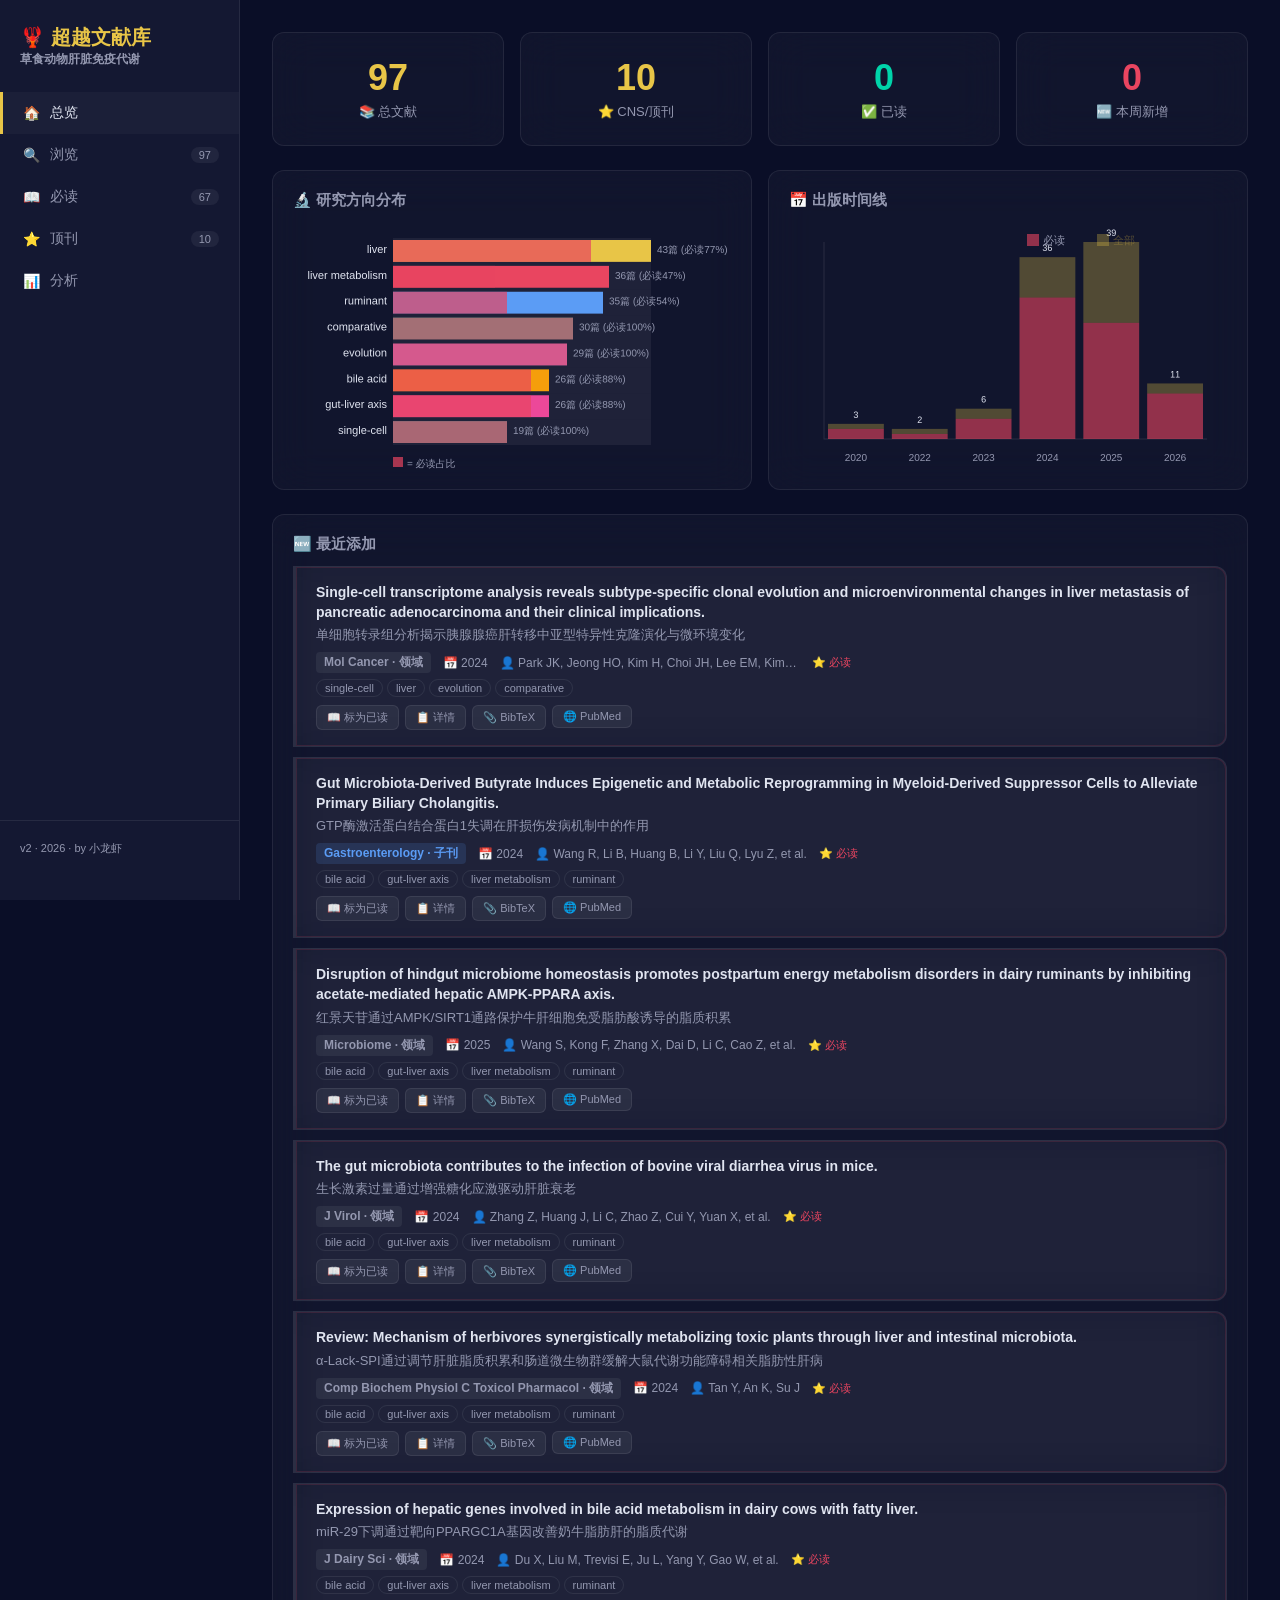
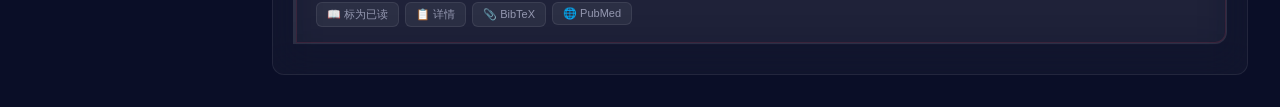
==== index.html @ b60f93ea "fix: 图表不重叠 - 气泡图改横向柱状图 + 雷达图防溢出" ====
<!DOCTYPE html>
<html lang="zh-CN">
<head>
<meta charset="UTF-8">
<meta name="viewport" content="width=device-width, initial-scale=1.0">
<title>超越文献库 v2 · 草食动物肝脏免疫代谢</title>
<style>
  :root {
    --bg: #0a0e27; --bg2: #141832; --surface: rgba(255,255,255,0.03);
    --surface2: rgba(255,255,255,0.06); --border: rgba(255,255,255,0.08);
    --text: #e0e4f0; --text2: #9498b0; --gold: #e8c547; --coral: #e94560;
    --cyan: #00d4aa; --blue: #5b9cf5; --purple: #a78bfa;
    --sidebar: 240px; --radius: 12px;
  }
  * { margin:0; padding:0; box-sizing:border-box; }
  body { font-family: 'Inter','Noto Sans SC',sans-serif; background:var(--bg); color:var(--text); display:flex; min-height:100vh; }
  ::-webkit-scrollbar { width:6px; } ::-webkit-scrollbar-track { background:transparent; }
  ::-webkit-scrollbar-thumb { background:var(--border); border-radius:3px; }

  /* Sidebar */
  .sidebar {
    width:var(--sidebar); min-width:var(--sidebar); background:var(--bg2);
    display:flex; flex-direction:column; padding:24px 0; position:fixed; top:0; left:0;
    height:100vh; border-right:1px solid var(--border); z-index:100;
  }
  .sidebar-logo { padding:0 20px 24px; font-size:20px; font-weight:700; color:var(--gold); }
  .sidebar-logo span { font-size:12px; color:var(--text2); display:block; }
  .sidebar nav { flex:1; }
  .sidebar nav a {
    display:flex; align-items:center; gap:10px; padding:12px 20px; color:var(--text2);
    text-decoration:none; font-size:14px; transition:all .2s; border-left:3px solid transparent;
  }
  .sidebar nav a:hover, .sidebar nav a.active { color:var(--text); background:var(--surface); border-left-color:var(--gold); }
  .sidebar nav a .badge { margin-left:auto; background:var(--surface2); padding:2px 8px; border-radius:10px; font-size:11px; }
  .sidebar nav a.active .badge { background:rgba(232,197,71,0.15); color:var(--gold); }
  .sidebar-footer { padding:20px; font-size:11px; color:var(--text2); border-top:1px solid var(--border); }

  /* Main */
  .main { margin-left:var(--sidebar); flex:1; overflow-y:auto; min-height:100vh; }
  .page { display:none; padding:32px; max-width:1200px; } .page.active { display:block; }
  .page h2 { font-size:24px; margin-bottom:24px; color:var(--text); }
  .page h2 .sub { font-size:14px; color:var(--text2); font-weight:400; margin-left:8px; }

  /* Glass cards */
  .g-card {
    background:var(--surface); backdrop-filter:blur(20px); border:1px solid var(--border);
    border-radius:var(--radius); padding:20px;
  }
  .stats-row { display:grid; grid-template-columns:repeat(4,1fr); gap:16px; margin-bottom:24px; }
  .stat-card { text-align:center; padding:24px 16px; }
  .stat-card .num { font-size:36px; font-weight:700; }
  .stat-card .num.gold { color:var(--gold); } .stat-card .num.coral { color:var(--coral); }
  .stat-card .num.cyan { color:var(--cyan); } .stat-card .num.blue { color:var(--blue); }
  .stat-card .label { font-size:13px; color:var(--text2); margin-top:4px; }

  /* Charts area */
  .charts-row { display:grid; grid-template-columns:1fr 1fr; gap:16px; margin-bottom:24px; }
  .chart-box { min-height:320px; display:flex; flex-direction:column; }
  .chart-box h3 { font-size:15px; margin-bottom:12px; color:var(--text2); }
  .chart-box canvas { flex:1; width:100%; }

  /* Paper cards (browse) */
  .browse-layout { display:flex; gap:16px; }
  .browse-sidebar { width:200px; flex-shrink:0; }
  .browse-main { flex:1; }
  .filter-box { margin-bottom:16px; }
  .filter-box h3 { font-size:13px; color:var(--text2); margin-bottom:8px; text-transform:uppercase; letter-spacing:.5px; }
  .filter-tag {
    display:inline-block; padding:4px 10px; margin:2px; border-radius:14px;
    font-size:12px; cursor:pointer; border:1px solid var(--border); color:var(--text2);
    transition:all .2s; user-select:none;
  }
  .filter-tag:hover { border-color:var(--text2); }
  .filter-tag.active { background:rgba(232,197,71,0.15); border-color:var(--gold); color:var(--gold); }
  .search-box {
    width:100%; padding:12px 16px; background:var(--surface); border:1px solid var(--border);
    border-radius:var(--radius); color:var(--text); font-size:14px; outline:none; margin-bottom:16px;
  }
  .search-box:focus { border-color:var(--gold); }
  .sort-row { display:flex; gap:8px; margin-bottom:16px; }
  .sort-row select {
    background:var(--surface); border:1px solid var(--border); border-radius:8px;
    color:var(--text); padding:6px 12px; font-size:13px; outline:none;
  }

  .paper-card {
    background:var(--surface); backdrop-filter:blur(20px); border:1px solid var(--border);
    border-left:3px solid var(--border); border-radius:0 var(--radius) var(--radius) 0;
    padding:16px 20px; margin-bottom:10px; cursor:pointer; transition:all .2s;
  }
  .paper-card:hover { background:var(--surface2); }
  .paper-card.cns { border-left-color:var(--gold); }
  .paper-card.must-read { box-shadow:inset 0 0 0 1px rgba(233,69,96,0.15); }
  .paper-card .pc-title { font-size:14px; font-weight:600; margin-bottom:4px; line-height:1.4; }
  .paper-card .pc-title-cn { font-size:13px; color:var(--text2); margin-bottom:8px; }
  .paper-card .pc-meta { display:flex; gap:12px; align-items:center; flex-wrap:wrap; margin-bottom:6px; }
  .paper-card .pc-meta .journal {
    font-size:12px; font-weight:600; padding:2px 8px; border-radius:4px; white-space:nowrap;
  }
  .journal-cns { background:rgba(232,197,71,0.15); color:var(--gold); }
  .journal-sub { background:rgba(91,156,245,0.15); color:var(--blue); }
  .journal-field { background:var(--surface2); color:var(--text2); }
  .paper-card .pc-meta .year { font-size:12px; color:var(--text2); }
  .paper-card .pc-meta .authors { font-size:12px; color:var(--text2); max-width:300px; overflow:hidden; white-space:nowrap; text-overflow:ellipsis; }
  .paper-card .pc-tags { display:flex; gap:4px; flex-wrap:wrap; }
  .paper-card .pc-tags .tag {
    font-size:11px; padding:2px 8px; border-radius:10px; border:1px solid var(--border);
    color:var(--text2);
  }
  .paper-card .pc-abstract { display:none; margin-top:12px; padding-top:12px; border-top:1px solid var(--border); font-size:13px; color:var(--text2); line-height:1.6; }
  .paper-card.expanded .pc-abstract { display:block; }
  .paper-card .pc-abstract .ab-cn { margin-top:8px; color:var(--text); }
  .paper-card .pc-actions { display:flex; gap:6px; margin-top:8px; }
  .paper-card .pc-actions button {
    background:var(--surface2); border:1px solid var(--border); color:var(--text2);
    padding:4px 10px; border-radius:6px; font-size:11px; cursor:pointer; transition:all .2s;
  }
  .paper-card .pc-actions button:hover { border-color:var(--gold); color:var(--gold); }

  /* Detail modal */
  .modal-overlay {
    display:none; position:fixed; inset:0; background:rgba(0,0,0,0.7);
    z-index:200; align-items:center; justify-content:center; backdrop-filter:blur(4px);
  }
  .modal-overlay.active { display:flex; }
  .modal {
    background:var(--bg2); border:1px solid var(--border); border-radius:var(--radius);
    padding:32px; max-width:800px; width:90%; max-height:85vh; overflow-y:auto;
    box-shadow:0 20px 60px rgba(0,0,0,0.5);
  }
  .modal h3 { font-size:18px; margin-bottom:8px; }
  .modal .m-title-cn { font-size:15px; color:var(--text2); margin-bottom:16px; }
  .modal .m-meta { display:flex; gap:12px; margin-bottom:16px; font-size:13px; }
  .modal .m-abstract { font-size:13px; color:var(--text2); line-height:1.7; margin-bottom:16px; }
  .modal .m-abstract-cn { font-size:13px; color:var(--text); line-height:1.7; margin-bottom:16px; padding:12px; background:var(--surface); border-radius:8px; }
  .modal .note-editor { width:100%; min-height:80px; background:var(--surface); border:1px solid var(--border); border-radius:8px; color:var(--text); padding:12px; font-size:13px; font-family:inherit; resize:vertical; margin-bottom:12px; }
  .modal .m-actions { display:flex; gap:8px; flex-wrap:wrap; }
  .modal .m-actions button, .modal .m-actions .btn-link {
    padding:8px 16px; border-radius:8px; font-size:13px; cursor:pointer; border:1px solid var(--border);
    background:var(--surface); color:var(--text); text-decoration:none; transition:all .2s;
  }
  .modal .m-actions button:hover { border-color:var(--gold); }
  .btn-close { background:rgba(233,69,96,0.15) !important; border-color:var(--coral) !important; color:var(--coral) !important; }

  /* Analytics */
  .analytics-grid { display:grid; grid-template-columns:1fr 1fr; gap:24px; }
  .progress-ring { display:flex; align-items:center; justify-content:center; }

  /* Responsive */
  @media (max-width: 900px) {
    .sidebar { width:64px; min-width:64px; }
    .sidebar-logo { font-size:16px; padding:0 12px 24px; }
    .sidebar-logo span, .sidebar nav a span:not(.emoji), .sidebar nav a .badge, .sidebar-footer { display:none; }
    .sidebar nav a { justify-content:center; padding:12px 0; }
    .main { margin-left:64px; }
    .stats-row { grid-template-columns:repeat(2,1fr); }
    .charts-row, .analytics-grid, .browse-layout { grid-template-columns:1fr; }
    .browse-sidebar { display:none; }
  }
</style>
</head>
<body>
<aside class="sidebar">
  <div class="sidebar-logo">🦞 超越文献库<span>草食动物肝脏免疫代谢</span></div>
  <nav>
    <a href="#dashboard" class="active" data-page="dashboard"><span class="emoji">🏠</span> <span>总览</span></a>
    <a href="#browse" data-page="browse"><span class="emoji">🔍</span> <span>浏览</span><span class="badge" id="browse-count">-</span></a>
    <a href="#mustread" data-page="mustread"><span class="emoji">📖</span> <span>必读</span><span class="badge" id="mustread-count">-</span></a>
    <a href="#cns" data-page="cns"><span class="emoji">⭐</span> <span>顶刊</span><span class="badge" id="cns-count">-</span></a>
    <a href="#analytics" data-page="analytics"><span class="emoji">📊</span> <span>分析</span></a>
  </nav>
  <div class="sidebar-footer">v2 · 2026 · by 小龙虾</div>
</aside>

<main class="main" id="main-content">
<!-- Dashboard -->
<div class="page active" id="page-dashboard"></div>
<!-- Browse -->
<div class="page" id="page-browse"></div>
<!-- Must Read -->
<div class="page" id="page-mustread"></div>
<!-- CNS -->
<div class="page" id="page-cns"></div>
<!-- Analytics -->
<div class="page" id="page-analytics"></div>
</main>

<!-- Detail Modal -->
<div class="modal-overlay" id="modal-overlay" onclick="if(event.target===this)closeModal()">
  <div class="modal" id="modal-content"></div>
</div>

<script>
// ============================= DATA =============================
let PAPERS = [];
let statuses = {}; // pid -> { read:bool, note:string }
let notes = {};

function loadStatuses() {
  try { statuses = JSON.parse(localStorage.getItem('lit-statuses')||'{}'); } catch(e) { statuses={}; }
  try { notes = JSON.parse(localStorage.getItem('lit-notes')||'{}'); } catch(e) { notes={}; }
}
function saveStatuses() { localStorage.setItem('lit-statuses', JSON.stringify(statuses)); }
function saveNotes() { localStorage.setItem('lit-notes', JSON.stringify(notes)); }
function toggleRead(pid) { statuses[pid] = {read:!(statuses[pid]?.read), note:statuses[pid]?.note||''}; saveStatuses(); refreshCurrentPage(); }
function getReadCount() { return PAPERS.filter(p=>statuses[p.id]?.read).length; }

function journalTier(j) {
  if (!j) return 'field';
  const jl = j.toLowerCase();
  if (jl.includes('nature') && !jl.includes('communications') && !jl.includes('reviews') && !jl.includes('medicine') && !jl.includes('immunology') && !jl.includes('genetics') && !jl.includes('biotechnology') && !jl.includes('metabolism') && !jl.includes('cell biology') && !jl.includes('ecology')) return 'cns';
  if (jl.includes('science') && !jl.includes('advances') && !jl.includes('immunology') && !jl.includes('translational')) return 'cns';
  if (jl==='cell' || jl.includes('pnas') || jl==='immunity' || jl==='molecular cell') return 'cns';
  if (jl.includes('nature ') || jl.includes('science ') || jl.includes('cell ') || jl==='elife' || jl.includes('gut') || jl.includes('hepatology') || jl.includes('gastroenterology')) return 'sub';
  return 'field';
}
function tierLabel(t) { return t==='cns'?'CNS':t==='sub'?'子刊':'领域'; }
function tierClass(t) { return t==='cns'?'journal-cns':t==='sub'?'journal-sub':'journal-field'; }

function getAllTags() {
  const map = {};
  PAPERS.forEach(p => (p.tags||[]).forEach(t => { map[t] = (map[t]||0)+1; }));
  return Object.entries(map).sort((a,b)=>b[1]-a[1]).slice(0,20);
}

// ============================= RENDERING =============================
function renderStats() {
  const total = PAPERS.length;
  const cnsCount = PAPERS.filter(p=>journalTier(p.journal)==='cns').length;
  const read = getReadCount();
  const now = new Date(); const weekAgo = new Date(now-7*86400000).toISOString().split('T')[0];
  const newCount = PAPERS.filter(p=>p.added_date >= weekAgo).length;
  return `
    <div class="stats-row">
      <div class="g-card stat-card"><div class="num gold">${total}</div><div class="label">📚 总文献</div></div>
      <div class="g-card stat-card"><div class="num gold">${cnsCount}</div><div class="label">⭐ CNS/顶刊</div></div>
      <div class="g-card stat-card"><div class="num cyan">${read}</div><div class="label">✅ 已读</div></div>
      <div class="g-card stat-card"><div class="num coral">${newCount}</div><div class="label">🆕 本周新增</div></div>
    </div>`;
}

function drawBubbleChart(canvasId, data) {
  // Replace bubble chart with clear non-overlapping horizontal bar chart
  const canvas = document.getElementById(canvasId);
  if (!canvas) return;
  const ctx = canvas.getContext('2d');
  const W = canvas.width = canvas.offsetWidth * 2;
  const H = canvas.height = canvas.offsetHeight * 2;
  ctx.scale(2,2);
  const w = canvas.offsetWidth, h = canvas.offsetHeight;
  ctx.clearRect(0,0,w,h);

  // Sort by count descending
  const sorted = [...data].sort((a,b)=>b.count-a.count);
  const maxCount = Math.max(...data.map(d=>d.count),1);
  const n = sorted.length;
  const barH = Math.min(28, (h-40)/n - 4);
  const gap = 4;
  const leftPad = 100, rightPad = 80;
  const chartW = w - leftPad - rightPad;
  const startY = 16;

  // Color map
  const colors = ['#e8c547','#e94560','#5b9cf5','#00d4aa','#a78bfa','#f59e0b','#ec4899','#14b8a6',
    '#6366f1','#f43f5e','#8b5cf6','#22c55e'];

  sorted.forEach((d,i) => {
    const y = startY + i*(barH+gap);
    const bw = Math.max(10, (d.count/maxCount)*chartW);
    const mustRatio = d.count>0 ? d.mustRead/d.count : 0;

    // Bar background (total)
    ctx.fillStyle = 'rgba(255,255,255,0.06)';
    ctx.fillRect(leftPad, y, chartW, barH + 4);

    // Filled portion
    const gradient = ctx.createLinearGradient(leftPad, 0, leftPad+bw, 0);
    gradient.addColorStop(0, colors[i%colors.length]);
    gradient.addColorStop(1, colors[i%colors.length].replace(')','0.4)'));
    ctx.fillStyle = gradient;
    ctx.fillRect(leftPad, y+2, bw, barH);

    // Must-read indicator
    if (mustRatio>0) {
      ctx.fillStyle = 'rgba(233,69,96,0.7)';
      ctx.fillRect(leftPad, y+2, bw*mustRatio, barH);
    }

    // Tag label (left)
    ctx.fillStyle='#e0e4f0'; ctx.font='11px Inter,Noto Sans SC,sans-serif';
    ctx.textAlign='right'; ctx.fillText(d.tag, leftPad-6, y+barH/2+4);

    // Count label (right of bar)
    const cntText = d.count+'篇'+(mustRatio>0?' (必读'+Math.round(mustRatio*100)+'%)':'');
    ctx.fillStyle='#9498b0'; ctx.font='10px Inter,sans-serif';
    ctx.textAlign='left'; ctx.fillText(cntText, leftPad+bw+6, y+barH/2+4);
  });

  // Legend
  ctx.fillStyle='rgba(233,69,96,0.7)'; ctx.fillRect(leftPad, startY+n*(barH+gap)+12, 10, 10);
  ctx.fillStyle='#9498b0'; ctx.font='10px Inter,sans-serif'; ctx.textAlign='left';
  ctx.fillText('= 必读占比', leftPad+14, startY+n*(barH+gap)+22);
}

function drawTimeline(canvasId, data) {
  const canvas = document.getElementById(canvasId);
  if (!canvas) return;
  const ctx = canvas.getContext('2d');
  const W = canvas.width = canvas.offsetWidth * 2;
  const H = canvas.height = canvas.offsetHeight * 2;
  ctx.scale(2,2);
  const w = canvas.offsetWidth, h = canvas.offsetHeight;
  ctx.clearRect(0,0,w,h);

  const maxVal = Math.max(...data.map(d=>d.total),1);
  const pad = {l:35, r:20, t:20, b:30};
  const barW = (w-pad.l-pad.r)/data.length - 8;
  const chartH = h-pad.t-pad.b;

  ctx.strokeStyle='rgba(255,255,255,0.1)'; ctx.lineWidth=1;
  ctx.beginPath(); ctx.moveTo(pad.l,pad.t); ctx.lineTo(pad.l,h-pad.b); ctx.lineTo(w-pad.r,h-pad.b); ctx.stroke();

  data.forEach((d,i) => {
    const x = pad.l + i*((w-pad.l-pad.r)/data.length) + 4;
    const totalH = (d.total/maxVal)*chartH;
    const mustH = (d.mustRead/maxVal)*chartH;

    // Must-read bar
    ctx.fillStyle='rgba(233,69,96,0.6)';
    ctx.fillRect(x, h-pad.b-mustH, barW, mustH);
    // Total bar
    ctx.fillStyle='rgba(232,197,71,0.3)';
    ctx.fillRect(x, h-pad.b-totalH, barW, totalH-mustH);

    ctx.fillStyle='#9498b0'; ctx.font='10px Inter,sans-serif'; ctx.textAlign='center';
    ctx.fillText(d.year, x+barW/2, h-8);
    ctx.fillStyle='#e0e4f0'; ctx.font='9px Inter,sans-serif';
    ctx.fillText(d.total, x+barW/2, h-pad.b-totalH-6);
  });

  // Legend
  ctx.fillStyle='rgba(233,69,96,0.6)'; ctx.fillRect(w-200,12,12,12);
  ctx.fillStyle='#9498b0'; ctx.font='11px Inter,sans-serif'; ctx.textAlign='left'; ctx.fillText('必读',w-184,22);
  ctx.fillStyle='rgba(232,197,71,0.3)'; ctx.fillRect(w-130,12,12,12);
  ctx.fillText('全部',w-114,22);
}

function drawRadar(canvasId, data) {
  const canvas = document.getElementById(canvasId);
  if (!canvas) return;
  const ctx = canvas.getContext('2d');
  const W = canvas.width = canvas.offsetWidth * 2;
  const H = canvas.height = canvas.offsetHeight * 2;
  ctx.scale(2,2);
  const w = canvas.offsetWidth, h = canvas.offsetHeight;
  ctx.clearRect(0,0,w,h);

  const cx = w/2, cy = h/2+8, maxR = Math.min(w,h)*0.28;
  const n = data.length;
  const maxVal = Math.max(...data.map(d=>d.value),1);

  // Grid
  for (let ri=1; ri<=4; ri++) {
    ctx.beginPath();
    for (let i=0; i<n; i++) {
      const angle = (Math.PI*2/n)*i - Math.PI/2;
      const r = (ri/4)*maxR;
      const x = cx + r*Math.cos(angle), y = cy + r*Math.sin(angle);
      i===0 ? ctx.moveTo(x,y) : ctx.lineTo(x,y);
    }
    ctx.closePath();
    ctx.strokeStyle='rgba(255,255,255,0.06)'; ctx.lineWidth=1; ctx.stroke();
  }

  // Axes
  for (let i=0; i<n; i++) {
    const angle = (Math.PI*2/n)*i - Math.PI/2;
    ctx.beginPath(); ctx.moveTo(cx,cy); ctx.lineTo(cx+maxR*Math.cos(angle),cy+maxR*Math.sin(angle));
    ctx.strokeStyle='rgba(255,255,255,0.1)'; ctx.stroke();
    ctx.fillStyle='#9498b0'; ctx.font='11px Inter,Noto Sans SC,sans-serif';
    const lx = cx + (maxR+30)*Math.cos(angle), ly = cy + (maxR+30)*Math.sin(angle)+4;
    // Adjust text alignment per quadrant to prevent cutoff
    if (lx > cx+10) ctx.textAlign='left';
    else if (lx < cx-10) ctx.textAlign='right';
    else ctx.textAlign='center';
    ctx.fillText(data[i].label, lx, ly);
  }

  // Data
  ctx.beginPath();
  for (let i=0; i<n; i++) {
    const angle = (Math.PI*2/n)*i - Math.PI/2;
    const r = (data[i].value/maxVal)*maxR;
    const x = cx + r*Math.cos(angle), y = cy + r*Math.sin(angle);
    i===0 ? ctx.moveTo(x,y) : ctx.lineTo(x,y);
  }
  ctx.closePath();
  ctx.fillStyle='rgba(232,197,71,0.2)'; ctx.fill();
  ctx.strokeStyle='rgba(232,197,71,0.6)'; ctx.lineWidth=2; ctx.stroke();
}

function drawProgressRing(canvasId, pct) {
  const canvas = document.getElementById(canvasId);
  if (!canvas) return;
  const ctx = canvas.getContext('2d');
  const W = canvas.width = canvas.offsetWidth * 2;
  const H = canvas.height = canvas.offsetHeight * 2;
  ctx.scale(2,2);
  const w = canvas.offsetWidth, h = canvas.offsetHeight;
  ctx.clearRect(0,0,w,h);
  const cx=w/2, cy=h/2, r=Math.min(w,h)*0.35;

  ctx.beginPath(); ctx.arc(cx,cy,r,0,Math.PI*2);
  ctx.strokeStyle='rgba(255,255,255,0.08)'; ctx.lineWidth=12; ctx.stroke();

  ctx.beginPath(); ctx.arc(cx,cy,r,-Math.PI/2,-Math.PI/2+(Math.PI*2*pct/100));
  ctx.strokeStyle=pct>50? '#00d4aa':'#e8c547'; ctx.lineWidth=12; ctx.stroke();

  ctx.fillStyle='#e0e4f0'; ctx.font='bold 28px Inter,sans-serif'; ctx.textAlign='center';
  ctx.fillText(Math.round(pct)+'%', cx, cy+4);
  ctx.font='11px Inter,sans-serif'; ctx.fillStyle='#9498b0';
  ctx.fillText('阅读进度', cx, cy+24);
}

function drawBarChart(canvasId, data) {
  const canvas = document.getElementById(canvasId);
  if (!canvas) return;
  const ctx = canvas.getContext('2d');
  const W = canvas.width = canvas.offsetWidth * 2;
  const H = canvas.height = canvas.offsetHeight * 2;
  ctx.scale(2,2);
  const w = canvas.offsetWidth, h = canvas.offsetHeight;
  ctx.clearRect(0,0,w,h);

  const maxVal = Math.max(...data.map(d=>d.value),1);
  const barH = 28, gap = 12, totalH = data.length*(barH+gap)+20;
  const startY = 20;

  const colors = {cns:'rgba(232,197,71,0.7)',sub:'rgba(91,156,245,0.6)',field:'rgba(148,152,176,0.4)'};

  data.forEach((d,i) => {
    const y = startY + i*(barH+gap);
    const bw = (d.value/maxVal)*(w-160);
    ctx.fillStyle = colors[d.key]||'rgba(255,255,255,0.3)';
    ctx.fillRect(100, y, bw, barH);
    ctx.fillStyle='#e0e4f0'; ctx.font='12px Inter,sans-serif'; ctx.textAlign='right';
    ctx.fillText(d.label, 92, y+barH-8);
    ctx.fillStyle='#e0e4f0'; ctx.textAlign='left'; ctx.font='12px Inter,sans-serif';
    const pct = data.reduce((s,x)=>s+x.value,0);
    ctx.fillText(d.value+'篇 ('+(pct>0?Math.round(d.value/pct*100):0)+'%)', 104+bw+6, y+barH-8);
  });
}

function renderPaperCard(p, expanded=false) {
  const tier = journalTier(p.journal);
  const isRead = statuses[p.id]?.read;
  const tierCls = tier==='cns'?'cns':tier==='sub'?'sub':'field';
  return `
    <div class="paper-card ${tier==='cns'?'cns':''} ${p.importance==='must-read'?'must-read':''} ${expanded?'expanded':''}"
         id="card-${p.id}" onclick="toggleCard('${p.id}')">
      <div class="pc-title">${p.title||''}</div>
      <div class="pc-title-cn">${p.title_cn||''}</div>
      <div class="pc-meta">
        <span class="journal ${tierClass(tier)}">${p.journal||'Unknown'} · ${tierLabel(tier)}</span>
        <span class="year">📅 ${p.year||'?'}</span>
        <span class="authors">👤 ${p.authors||''}</span>
        ${isRead?'<span style="font-size:11px;color:#00d4aa;">✅ 已读</span>':''}
        ${p.importance==='must-read'?'<span style="font-size:11px;color:#e94560;">⭐ 必读</span>':''}
      </div>
      <div class="pc-tags">${(p.tags||[]).slice(0,6).map(t=>`<span class="tag">${t}</span>`).join('')}</div>
      <div class="pc-abstract">
        ${p.abstract?`<div><strong>📖 Abstract</strong><br>${p.abstract}</div>`:''}
        ${p.abstract_cn?`<div class="ab-cn"><strong>📖 中文摘要</strong><br>${p.abstract_cn}</div>`:''}
      </div>
      <div class="pc-actions" onclick="event.stopPropagation()">
        <button onclick="toggleRead('${p.id}')">${isRead?'✅ 已读':'📖 标为已读'}</button>
        <button onclick="openDetail('${p.id}')">📋 详情</button>
        <button onclick="copyBibtex('${p.id}')">📎 BibTeX</button>
        ${p.article_url&&p.article_url!=='#'?`<a href="${p.article_url}" target="_blank" style="text-decoration:none;color:inherit;"><button>🌐 PubMed</button></a>`:''}
      </div>
    </div>`;
}

function toggleCard(pid) {
  document.getElementById('card-'+pid)?.classList.toggle('expanded');
}

// ============================= MODAL =============================
function openDetail(pid) {
  const p = PAPERS.find(x=>x.id===pid);
  if (!p) return;
  const tier = journalTier(p.journal);
  const note = notes[pid]||'';
  document.getElementById('modal-content').innerHTML = `
    <h3>${p.title||''}</h3>
    <div class="m-title-cn">${p.title_cn||''}</div>
    <div class="m-meta">
      <span class="journal ${tierClass(tier)}">${p.journal||'Unknown'} · ${tierLabel(tier)}</span>
      <span>📅 ${p.year||'?'}</span>
      <span>👤 ${p.authors||''}</span>
      <span>PMID: ${p.pmid||p.id||''}</span>
    </div>
    ${p.abstract?`<div class="m-abstract"><strong>📖 Abstract</strong><br>${p.abstract}</div>`:''}
    ${p.abstract_cn?`<div class="m-abstract-cn"><strong>📖 中文摘要</strong><br>${p.abstract_cn}</div>`:''}
    <div class="m-meta" style="margin-bottom:8px;">🏷️ ${(p.tags||[]).map(t=>`<span style="background:var(--surface2);padding:2px 8px;border-radius:10px;font-size:11px;">${t}</span>`).join(' ')}</div>
    <textarea class="note-editor" id="note-${pid}" placeholder="📝 写笔记... (Markdown)">${note}</textarea>
    <div class="m-actions">
      <button onclick="saveNote('${pid}')">💾 保存笔记</button>
      <button onclick="copyBibtex('${pid}');closeModal()">📎 复制 BibTeX</button>
      <button onclick="copyEndnote('${pid}');closeModal()">📎 复制 EndNote</button>
      ${p.article_url&&p.article_url!=='#'?`<a href="${p.article_url}" target="_blank" class="btn-link">🌐 PubMed</a>`:''}
      ${p.doi?`<a href="https://doi.org/${p.doi}" target="_blank" class="btn-link">🔗 DOI</a>`:''}
      <button onclick="closeModal()" class="btn-close">✕ 关闭</button>
    </div>`;
  document.getElementById('modal-overlay').classList.add('active');
}
function closeModal() { document.getElementById('modal-overlay').classList.remove('active'); }
function saveNote(pid) {
  notes[pid] = document.getElementById('note-'+pid)?.value||'';
  saveNotes(); closeModal();
}

function copyBibtex(pid) {
  const p = PAPERS.find(x=>x.id===pid); if(!p) return;
  const b = `@article{${p.pmid||p.id},\n  title = {${p.title||''}},\n  author = {${p.authors||''}},\n  journal = {${p.journal||''}},\n  year = {${p.year||''}},\n  doi = {${p.doi||''}},\n  pmid = {${p.pmid||p.id}}\n}`;
  navigator.clipboard.writeText(b).then(()=>alert('BibTeX 已复制！'));
}
function copyEndnote(pid) {
  const p = PAPERS.find(x=>x.id===pid); if(!p) return;
  const e = `%0 Journal Article\n%T ${p.title||''}\n%A ${p.authors||''}\n%J ${p.journal||''}\n%D ${p.year||''}\n%M ${p.pmid||p.id}\n%R ${p.doi||''}`;
  navigator.clipboard.writeText(e).then(()=>alert('EndNote 已复制！'));
}

// ============================= PAGES =============================
function renderDashboard() {
  // Bubble data
  const tags = getAllTags();
  const bubbleData = tags.slice(0,8).map(([tag,count]) => {
    const papers = PAPERS.filter(p=>(p.tags||[]).includes(tag));
    const avgYear = papers.length?papers.reduce((s,p)=>s+(p.year||2025),0)/papers.length:2025;
    const mustRead = papers.filter(p=>p.importance==='must-read').length;
    return {tag, count, avgYear, mustRead};
  });

  // Timeline data
  const yearMap = {};
  PAPERS.forEach(p=>{ const y=p.year||2025; if(!yearMap[y]) yearMap[y]={total:0,mustRead:0}; yearMap[y].total++; if(p.importance==='must-read') yearMap[y].mustRead++; });
  const timeline = Object.entries(yearMap).sort((a,b)=>a[0]-b[0]).map(([year,d])=>({year,d}));
  const timelineData = timeline.map(t=>({year:t.year, total:t.d.total, mustRead:t.d.mustRead}));

  // Recent
  const recent = [...PAPERS].sort((a,b)=>(b.added_date||'').localeCompare(a.added_date||'')).slice(0,6);

  document.getElementById('page-dashboard').innerHTML = `
    ${renderStats()}
    <div class="charts-row">
      <div class="g-card chart-box"><h3>🔬 研究方向分布</h3><canvas id="chart-bubble"></canvas></div>
      <div class="g-card chart-box"><h3>📅 出版时间线</h3><canvas id="chart-timeline"></canvas></div>
    </div>
    <div class="g-card"><h3 style="margin-bottom:12px;font-size:15px;color:var(--text2);">🆕 最近添加</h3>${recent.map(p=>renderPaperCard(p)).join('')}</div>`;

  setTimeout(()=>{ drawBubbleChart('chart-bubble', bubbleData); drawTimeline('chart-timeline', timelineData); }, 100);
}

function renderBrowse(filterTags, filterImportance, query) {
  let filtered = [...PAPERS];
  if (filterTags && filterTags.length) filtered = filtered.filter(p=>(p.tags||[]).some(t=>filterTags.includes(t)));
  if (filterImportance) filtered = filtered.filter(p=>p.importance===filterImportance);
  if (query) {
    const q = query.toLowerCase();
    filtered = filtered.filter(p=>p.title.toLowerCase().includes(q)||(p.title_cn||'').includes(q)||(p.authors||'').toLowerCase().includes(q));
  }
  filtered.sort((a,b)=>(b.added_date||'').localeCompare(a.added_date||''));

  const allTags = getAllTags();
  const activeTags = new Set(filterTags||[]);
  document.getElementById('page-browse').innerHTML = `
    <h2>🔍 浏览文献<span class="sub">${filtered.length} 篇</span></h2>
    <input class="search-box" id="browse-search" placeholder="搜索标题/作者..." value="${query||''}" oninput="browseSearch()">
    <div class="sort-row">
      <select onchange="browseSort(this.value)"><option value="date">按日期</option><option value="year">按出版年</option><option value="journal">按期刊</option></select>
    </div>
    <div class="browse-layout">
      <div class="browse-sidebar">
        <div class="g-card filter-box"><h3>📂 研究方向</h3>
          ${allTags.map(([tag,count])=>`<span class="filter-tag ${activeTags.has(tag)?'active':''}" onclick="toggleFilter('${tag.replace(/'/g,"\\'")}')">${tag} (${count})</span>`).join('')}
        </div>
        <div class="g-card filter-box"><h3>📌 重要性</h3>
          <span class="filter-tag ${filterImportance==='must-read'?'active':''}" onclick="setImportance('must-read')">⭐ 必读</span>
          <span class="filter-tag ${filterImportance==='important'?'active':''}" onclick="setImportance('important')">📌 重要</span>
          <span class="filter-tag ${!filterImportance?'active':''}" onclick="setImportance('')">全部</span>
        </div>
      </div>
      <div class="browse-main">${filtered.map(p=>renderPaperCard(p)).join('')||'<div class="g-card" style="text-align:center;padding:40px;color:var(--text2);">📭 无匹配文献</div>'}</div>
    </div>`;
}

let browseState = {tags:[], importance:'', query:'', sort:'date'};
function toggleFilter(tag) {
  if (browseState.tags.includes(tag)) browseState.tags = browseState.tags.filter(t=>t!==tag);
  else browseState.tags.push(tag);
  refreshBrowse();
}
function setImportance(v) { browseState.importance = browseState.importance===v?'':v; refreshBrowse(); }
function browseSearch() { browseState.query = document.getElementById('browse-search')?.value||''; refreshBrowse(); }
function browseSort(s) { browseState.sort=s; refreshBrowse(); }
function refreshBrowse() { renderBrowse(browseState.tags, browseState.importance, browseState.query); }

function renderMustRead() {
  const papers = PAPERS.filter(p=>p.importance==='must-read');
  papers.sort((a,b)=>(b.added_date||'').localeCompare(a.added_date||''));
  document.getElementById('page-mustread').innerHTML = `
    <h2>📖 必读文献<span class="sub">${papers.length} 篇</span></h2>
    ${papers.map(p=>renderPaperCard(p)).join('')}`;
}

function renderCNS() {
  let papers = PAPERS.filter(p=>journalTier(p.journal)==='cns');
  papers.sort((a,b)=>(b.year||0)-(a.year||0));
  document.getElementById('page-cns').innerHTML = `
    <h2>⭐ CNS/顶刊<span class="sub">${papers.length} 篇</span></h2>
    ${papers.map(p=>renderPaperCard(p)).join('')}`;
}

function renderAnalytics() {
  const total = PAPERS.length, read = getReadCount();
  const pct = total>0?Math.round(read/total*100):0;

  const tierCount = {cns:0,sub:0,field:0};
  PAPERS.forEach(p=>{ tierCount[journalTier(p.journal)]++; });
  const barData = [
    {key:'cns',label:'CNS/顶刊',value:tierCount.cns},
    {key:'sub',label:'子刊/高IF',value:tierCount.sub},
    {key:'field',label:'领域期刊',value:tierCount.field}
  ];

  const directions = ['single-cell','liver immunity','liver metabolism','bile acid','evolution','gut-liver axis'];
  const dirLabels = ['单细胞组学','肝脏免疫','肝脏代谢','胆汁酸','进化','肠肝轴'];
  const radarData = directions.map((d,i) => {
    const papers = PAPERS.filter(p=>(p.tags||[]).some(t=>t.toLowerCase().includes(d)));
    return {label:dirLabels[i], value:papers.length};
  });

  document.getElementById('page-analytics').innerHTML = `
    <h2>📊 分析</h2>
    <div class="analytics-grid">
      <div class="g-card" style="display:flex;flex-direction:column;align-items:center;">
        <h3 style="margin-bottom:16px;color:var(--text2);">📖 阅读进度</h3>
        <div class="progress-ring" style="width:240px;height:240px;"><canvas id="chart-progress" width="480" height="480" style="width:240px;height:240px;"></canvas></div>
        <div style="margin-top:12px;font-size:13px;color:var(--text2);">${read} / ${total} 篇已读</div>
      </div>
      <div class="g-card chart-box" style="min-height:300px;">
        <h3>📰 期刊分布</h3>
        <canvas id="chart-bars" style="width:100%;height:250px;"></canvas>
      </div>
      <div class="g-card chart-box" style="min-height:360px;">
        <h3>🎯 研究方向覆盖</h3>
        <canvas id="chart-radar" style="width:100%;height:320px;"></canvas>
      </div>
      <div class="g-card" style="padding:20px;">
        <h3 style="margin-bottom:12px;color:var(--text2);">📋 数据概况</h3>
        <div style="font-size:14px;line-height:2.2;">
          <div>📚 总文献: <strong>${total}</strong> 篇</div>
          <div>⭐ 必读: <strong>${PAPERS.filter(p=>p.importance==='must-read').length}</strong> 篇</div>
          <div>🏆 顶刊: <strong>${tierCount.cns}</strong> 篇</div>
          <div>📰 子刊: <strong>${tierCount.sub}</strong> 篇</div>
          <div>📄 领域期刊: <strong>${tierCount.field}</strong> 篇</div>
          <div>🏷️ 研究方向: <strong>${getAllTags().length}</strong> 个</div>
          <div>📅 更新: <strong>${PAPERS.length>0?(PAPERS.reduce((a,p)=>p.added_date>a?p.added_date:a,'')):'—'}</strong></div>
        </div>
      </div>
    </div>`;
  setTimeout(()=>{ drawProgressRing('chart-progress',pct); drawBarChart('chart-bars',barData); drawRadar('chart-radar',radarData); },100);
}

// ============================= NAVIGATION =============================
function navigateTo(page) {
  document.querySelectorAll('.page').forEach(p=>p.classList.remove('active'));
  document.querySelectorAll('.sidebar nav a').forEach(a=>a.classList.remove('active'));
  document.getElementById('page-'+page)?.classList.add('active');
  document.querySelector(`.sidebar nav a[data-page="${page}"]`)?.classList.add('active');

  if (page==='dashboard') renderDashboard();
  else if (page==='browse') refreshBrowse();
  else if (page==='mustread') renderMustRead();
  else if (page==='cns') renderCNS();
  else if (page==='analytics') renderAnalytics();
}

function refreshCurrentPage() {
  const active = document.querySelector('.page.active');
  if (!active) return;
  const page = active.id.replace('page-','');
  navigateTo(page);
}

// ============================= INIT =============================
async function init() {
  loadStatuses();
  try {
    const resp = await fetch('papers.json');
    const data = await resp.json();
    PAPERS = data.papers || [];
    // Update badges
    document.getElementById('browse-count').textContent = PAPERS.length;
    document.getElementById('mustread-count').textContent = PAPERS.filter(p=>p.importance==='must-read').length;
    document.getElementById('cns-count').textContent = PAPERS.filter(p=>journalTier(p.journal)==='cns').length;
  } catch(e) { console.error('Failed to load papers.json',e); }

  // Setup nav
  document.querySelectorAll('.sidebar nav a').forEach(a=>{
    a.addEventListener('click', e=>{ e.preventDefault(); navigateTo(a.dataset.page); });
  });

  // Render initial page
  const hash = window.location.hash.replace('#','') || 'dashboard';
  navigateTo(hash);
}
document.addEventListener('DOMContentLoaded', init);
</script>
</body>
</html>
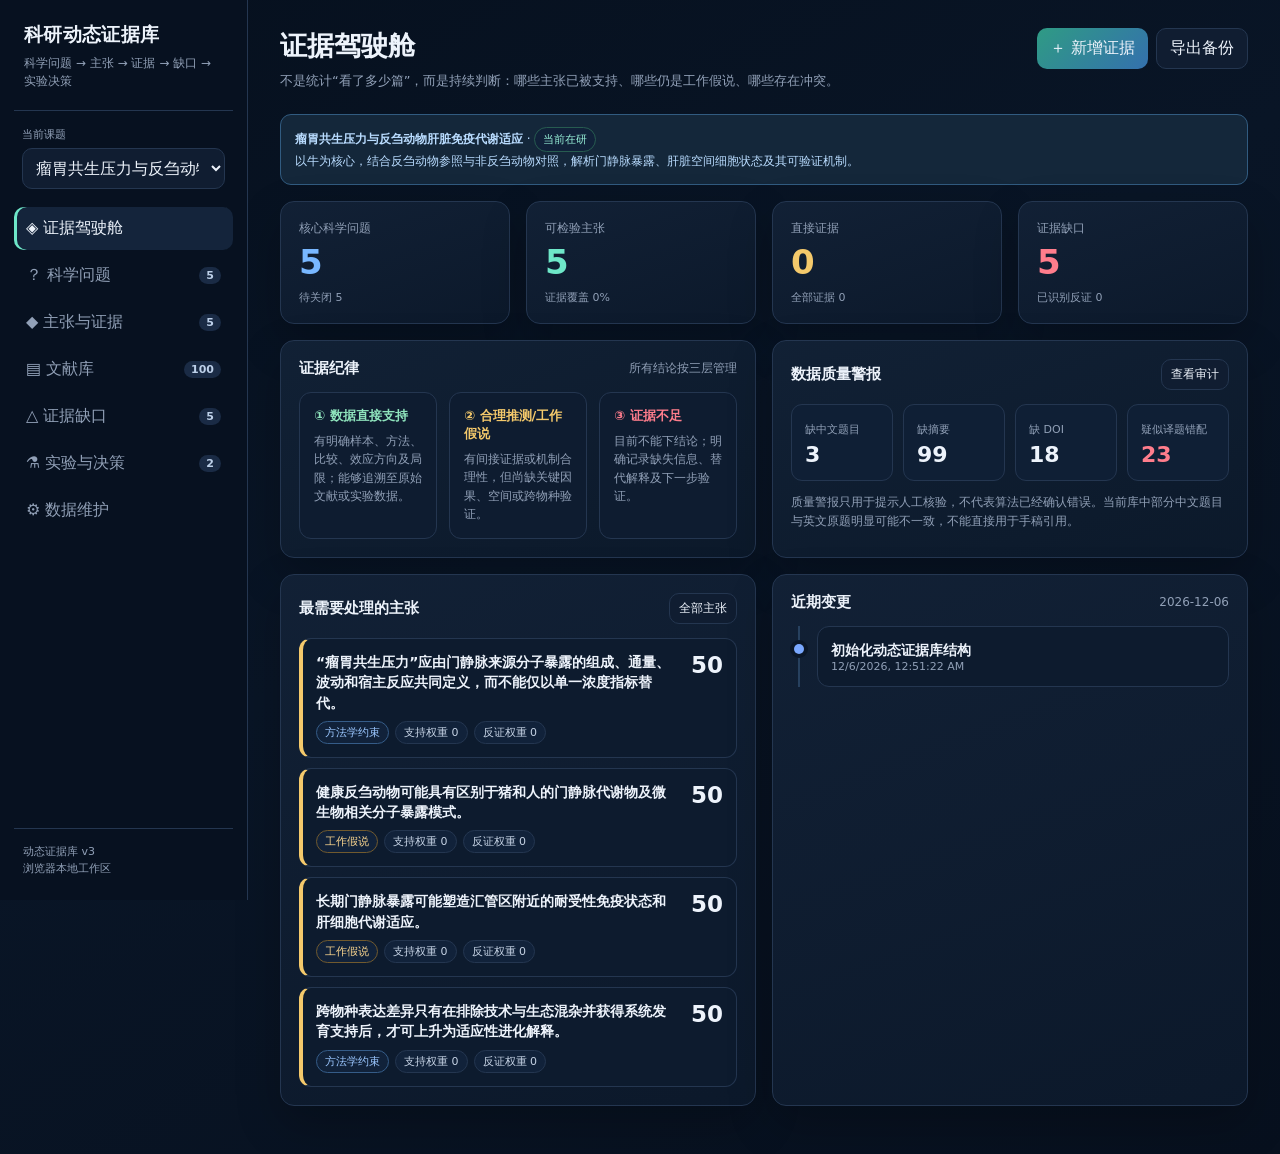
==== commit b00ddd60: "Connect dynamic evidence hub modules to index" ====
--- a/index.html
+++ b/index.html
@@ -1,722 +1,68 @@
 <!DOCTYPE html>
 <html lang="zh-CN">
 <head>
-<meta charset="UTF-8">
-<meta name="viewport" content="width=device-width, initial-scale=1.0">
-<title>超越文献库 v2 · 草食动物肝脏免疫代谢</title>
-<style>
-  :root {
-    --bg: #0a0e27; --bg2: #141832; --surface: rgba(255,255,255,0.03);
-    --surface2: rgba(255,255,255,0.06); --border: rgba(255,255,255,0.08);
-    --text: #e0e4f0; --text2: #9498b0; --gold: #e8c547; --coral: #e94560;
-    --cyan: #00d4aa; --blue: #5b9cf5; --purple: #a78bfa;
-    --sidebar: 240px; --radius: 12px;
-  }
-  * { margin:0; padding:0; box-sizing:border-box; }
-  body { font-family: 'Inter','Noto Sans SC',sans-serif; background:var(--bg); color:var(--text); display:flex; min-height:100vh; }
-  ::-webkit-scrollbar { width:6px; } ::-webkit-scrollbar-track { background:transparent; }
-  ::-webkit-scrollbar-thumb { background:var(--border); border-radius:3px; }
-
-  /* Sidebar */
-  .sidebar {
-    width:var(--sidebar); min-width:var(--sidebar); background:var(--bg2);
-    display:flex; flex-direction:column; padding:24px 0; position:fixed; top:0; left:0;
-    height:100vh; border-right:1px solid var(--border); z-index:100;
-  }
-  .sidebar-logo { padding:0 20px 24px; font-size:20px; font-weight:700; color:var(--gold); }
-  .sidebar-logo span { font-size:12px; color:var(--text2); display:block; }
-  .sidebar nav { flex:1; }
-  .sidebar nav a {
-    display:flex; align-items:center; gap:10px; padding:12px 20px; color:var(--text2);
-    text-decoration:none; font-size:14px; transition:all .2s; border-left:3px solid transparent;
-  }
-  .sidebar nav a:hover, .sidebar nav a.active { color:var(--text); background:var(--surface); border-left-color:var(--gold); }
-  .sidebar nav a .badge { margin-left:auto; background:var(--surface2); padding:2px 8px; border-radius:10px; font-size:11px; }
-  .sidebar nav a.active .badge { background:rgba(232,197,71,0.15); color:var(--gold); }
-  .sidebar-footer { padding:20px; font-size:11px; color:var(--text2); border-top:1px solid var(--border); }
-
-  /* Main */
-  .main { margin-left:var(--sidebar); flex:1; overflow-y:auto; min-height:100vh; }
-  .page { display:none; padding:32px; max-width:1200px; } .page.active { display:block; }
-  .page h2 { font-size:24px; margin-bottom:24px; color:var(--text); }
-  .page h2 .sub { font-size:14px; color:var(--text2); font-weight:400; margin-left:8px; }
-
-  /* Glass cards */
-  .g-card {
-    background:var(--surface); backdrop-filter:blur(20px); border:1px solid var(--border);
-    border-radius:var(--radius); padding:20px;
-  }
-  .stats-row { display:grid; grid-template-columns:repeat(4,1fr); gap:16px; margin-bottom:24px; }
-  .stat-card { text-align:center; padding:24px 16px; }
-  .stat-card .num { font-size:36px; font-weight:700; }
-  .stat-card .num.gold { color:var(--gold); } .stat-card .num.coral { color:var(--coral); }
-  .stat-card .num.cyan { color:var(--cyan); } .stat-card .num.blue { color:var(--blue); }
-  .stat-card .label { font-size:13px; color:var(--text2); margin-top:4px; }
-
-  /* Charts area */
-  .charts-row { display:grid; grid-template-columns:1fr 1fr; gap:16px; margin-bottom:24px; }
-  .chart-box { min-height:320px; display:flex; flex-direction:column; }
-  .chart-box h3 { font-size:15px; margin-bottom:12px; color:var(--text2); }
-  .chart-box canvas { flex:1; width:100%; }
-
-  /* Paper cards (browse) */
-  .browse-layout { display:flex; gap:16px; }
-  .browse-sidebar { width:200px; flex-shrink:0; }
-  .browse-main { flex:1; }
-  .filter-box { margin-bottom:16px; }
-  .filter-box h3 { font-size:13px; color:var(--text2); margin-bottom:8px; text-transform:uppercase; letter-spacing:.5px; }
-  .filter-tag {
-    display:inline-block; padding:4px 10px; margin:2px; border-radius:14px;
-    font-size:12px; cursor:pointer; border:1px solid var(--border); color:var(--text2);
-    transition:all .2s; user-select:none;
-  }
-  .filter-tag:hover { border-color:var(--text2); }
-  .filter-tag.active { background:rgba(232,197,71,0.15); border-color:var(--gold); color:var(--gold); }
-  .search-box {
-    width:100%; padding:12px 16px; background:var(--surface); border:1px solid var(--border);
-    border-radius:var(--radius); color:var(--text); font-size:14px; outline:none; margin-bottom:16px;
-  }
-  .search-box:focus { border-color:var(--gold); }
-  .sort-row { display:flex; gap:8px; margin-bottom:16px; }
-  .sort-row select {
-    background:var(--surface); border:1px solid var(--border); border-radius:8px;
-    color:var(--text); padding:6px 12px; font-size:13px; outline:none;
-  }
-
-  .paper-card {
-    background:var(--surface); backdrop-filter:blur(20px); border:1px solid var(--border);
-    border-left:3px solid var(--border); border-radius:0 var(--radius) var(--radius) 0;
-    padding:16px 20px; margin-bottom:10px; cursor:pointer; transition:all .2s;
-  }
-  .paper-card:hover { background:var(--surface2); }
-  .paper-card.cns { border-left-color:var(--gold); }
-  .paper-card.must-read { box-shadow:inset 0 0 0 1px rgba(233,69,96,0.15); }
-  .paper-card .pc-title { font-size:14px; font-weight:600; margin-bottom:4px; line-height:1.4; }
-  .paper-card .pc-title-cn { font-size:13px; color:var(--text2); margin-bottom:8px; }
-  .paper-card .pc-meta { display:flex; gap:12px; align-items:center; flex-wrap:wrap; margin-bottom:6px; }
-  .paper-card .pc-meta .journal {
-    font-size:12px; font-weight:600; padding:2px 8px; border-radius:4px; white-space:nowrap;
-  }
-  .journal-cns { background:rgba(232,197,71,0.15); color:var(--gold); }
-  .journal-sub { background:rgba(91,156,245,0.15); color:var(--blue); }
-  .journal-field { background:var(--surface2); color:var(--text2); }
-  .paper-card .pc-meta .year { font-size:12px; color:var(--text2); }
-  .paper-card .pc-meta .authors { font-size:12px; color:var(--text2); max-width:300px; overflow:hidden; white-space:nowrap; text-overflow:ellipsis; }
-  .paper-card .pc-tags { display:flex; gap:4px; flex-wrap:wrap; }
-  .paper-card .pc-tags .tag {
-    font-size:11px; padding:2px 8px; border-radius:10px; border:1px solid var(--border);
-    color:var(--text2);
-  }
-  .paper-card .pc-abstract { display:none; margin-top:12px; padding-top:12px; border-top:1px solid var(--border); font-size:13px; color:var(--text2); line-height:1.6; }
-  .paper-card.expanded .pc-abstract { display:block; }
-  .paper-card .pc-abstract .ab-cn { margin-top:8px; color:var(--text); }
-  .paper-card .pc-actions { display:flex; gap:6px; margin-top:8px; }
-  .paper-card .pc-actions button {
-    background:var(--surface2); border:1px solid var(--border); color:var(--text2);
-    padding:4px 10px; border-radius:6px; font-size:11px; cursor:pointer; transition:all .2s;
-  }
-  .paper-card .pc-actions button:hover { border-color:var(--gold); color:var(--gold); }
-
-  /* Detail modal */
-  .modal-overlay {
-    display:none; position:fixed; inset:0; background:rgba(0,0,0,0.7);
-    z-index:200; align-items:center; justify-content:center; backdrop-filter:blur(4px);
-  }
-  .modal-overlay.active { display:flex; }
-  .modal {
-    background:var(--bg2); border:1px solid var(--border); border-radius:var(--radius);
-    padding:32px; max-width:800px; width:90%; max-height:85vh; overflow-y:auto;
-    box-shadow:0 20px 60px rgba(0,0,0,0.5);
-  }
-  .modal h3 { font-size:18px; margin-bottom:8px; }
-  .modal .m-title-cn { font-size:15px; color:var(--text2); margin-bottom:16px; }
-  .modal .m-meta { display:flex; gap:12px; margin-bottom:16px; font-size:13px; }
-  .modal .m-abstract { font-size:13px; color:var(--text2); line-height:1.7; margin-bottom:16px; }
-  .modal .m-abstract-cn { font-size:13px; color:var(--text); line-height:1.7; margin-bottom:16px; padding:12px; background:var(--surface); border-radius:8px; }
-  .modal .note-editor { width:100%; min-height:80px; background:var(--surface); border:1px solid var(--border); border-radius:8px; color:var(--text); padding:12px; font-size:13px; font-family:inherit; resize:vertical; margin-bottom:12px; }
-  .modal .m-actions { display:flex; gap:8px; flex-wrap:wrap; }
-  .modal .m-actions button, .modal .m-actions .btn-link {
-    padding:8px 16px; border-radius:8px; font-size:13px; cursor:pointer; border:1px solid var(--border);
-    background:var(--surface); color:var(--text); text-decoration:none; transition:all .2s;
-  }
-  .modal .m-actions button:hover { border-color:var(--gold); }
-  .btn-close { background:rgba(233,69,96,0.15) !important; border-color:var(--coral) !important; color:var(--coral) !important; }
-
-  /* Analytics */
-  .analytics-grid { display:grid; grid-template-columns:1fr 1fr; gap:24px; }
-  .progress-ring { display:flex; align-items:center; justify-content:center; }
-
-  /* Responsive */
-  @media (max-width: 900px) {
-    .sidebar { width:64px; min-width:64px; }
-    .sidebar-logo { font-size:16px; padding:0 12px 24px; }
-    .sidebar-logo span, .sidebar nav a span:not(.emoji), .sidebar nav a .badge, .sidebar-footer { display:none; }
-    .sidebar nav a { justify-content:center; padding:12px 0; }
-    .main { margin-left:64px; }
-    .stats-row { grid-template-columns:repeat(2,1fr); }
-    .charts-row, .analytics-grid, .browse-layout { grid-template-columns:1fr; }
-    .browse-sidebar { display:none; }
-  }
-</style>
+  <meta charset="UTF-8">
+  <meta name="viewport" content="width=device-width, initial-scale=1.0">
+  <meta name="description" content="曹超越科研动态证据库：连接科学问题、可检验主张、文献证据、证据缺口与实验决策。">
+  <meta name="theme-color" content="#07101e">
+  <title>曹超越科研动态证据库</title>
+  <link rel="stylesheet" href="assets/evidence-v3.css">
 </head>
 <body>
-<aside class="sidebar">
-  <div class="sidebar-logo">🦞 超越文献库<span>草食动物肝脏免疫代谢</span></div>
-  <nav>
-    <a href="#dashboard" class="active" data-page="dashboard"><span class="emoji">🏠</span> <span>总览</span></a>
-    <a href="#browse" data-page="browse"><span class="emoji">🔍</span> <span>浏览</span><span class="badge" id="browse-count">-</span></a>
-    <a href="#mustread" data-page="mustread"><span class="emoji">📖</span> <span>必读</span><span class="badge" id="mustread-count">-</span></a>
-    <a href="#cns" data-page="cns"><span class="emoji">⭐</span> <span>顶刊</span><span class="badge" id="cns-count">-</span></a>
-    <a href="#analytics" data-page="analytics"><span class="emoji">📊</span> <span>分析</span></a>
-  </nav>
-  <div class="sidebar-footer">v2 · 2026 · by 小龙虾</div>
-</aside>
+  <div class="app">
+    <aside class="sidebar" aria-label="主导航">
+      <div class="brand">
+        <strong>科研动态证据库</strong>
+        <span>科学问题 → 主张 → 证据 → 缺口 → 实验决策</span>
+      </div>
 
-<main class="main" id="main-content">
-<!-- Dashboard -->
-<div class="page active" id="page-dashboard"></div>
-<!-- Browse -->
-<div class="page" id="page-browse"></div>
-<!-- Must Read -->
-<div class="page" id="page-mustread"></div>
-<!-- CNS -->
-<div class="page" id="page-cns"></div>
-<!-- Analytics -->
-<div class="page" id="page-analytics"></div>
-</main>
+      <div class="project-switch">
+        <label for="projectSelect">当前课题</label>
+        <select id="projectSelect" onchange="switchProject(this.value)" aria-label="切换科研项目"></select>
+      </div>
 
-<!-- Detail Modal -->
-<div class="modal-overlay" id="modal-overlay" onclick="if(event.target===this)closeModal()">
-  <div class="modal" id="modal-content"></div>
-</div>
+      <nav>
+        <button class="nav-btn active" data-page="dashboard" onclick="go('dashboard')" type="button"><span>◈ 证据驾驶舱</span></button>
+        <button class="nav-btn" data-page="questions" onclick="go('questions')" type="button"><span>？ 科学问题</span><b id="nQuestions">0</b></button>
+        <button class="nav-btn" data-page="claims" onclick="go('claims')" type="button"><span>◆ 主张与证据</span><b id="nClaims">0</b></button>
+        <button class="nav-btn" data-page="papers" onclick="go('papers')" type="button"><span>▤ 文献库</span><b id="nPapers">0</b></button>
+        <button class="nav-btn" data-page="gaps" onclick="go('gaps')" type="button"><span>△ 证据缺口</span><b id="nGaps">0</b></button>
+        <button class="nav-btn" data-page="experiments" onclick="go('experiments')" type="button"><span>⚗ 实验与决策</span><b id="nExperiments">0</b></button>
+        <button class="nav-btn" data-page="maintenance" onclick="go('maintenance')" type="button"><span>⚙ 数据维护</span></button>
+      </nav>
 
-<script>
-// ============================= DATA =============================
-let PAPERS = [];
-let statuses = {}; // pid -> { read:bool, note:string }
-let notes = {};
+      <div class="side-foot">
+        <div>动态证据库 v3</div>
+        <div id="lastSaved">浏览器本地工作区</div>
+      </div>
+    </aside>
 
-function loadStatuses() {
-  try { statuses = JSON.parse(localStorage.getItem('lit-statuses')||'{}'); } catch(e) { statuses={}; }
-  try { notes = JSON.parse(localStorage.getItem('lit-notes')||'{}'); } catch(e) { notes={}; }
-}
-function saveStatuses() { localStorage.setItem('lit-statuses', JSON.stringify(statuses)); }
-function saveNotes() { localStorage.setItem('lit-notes', JSON.stringify(notes)); }
-function toggleRead(pid) { statuses[pid] = {read:!(statuses[pid]?.read), note:statuses[pid]?.note||''}; saveStatuses(); refreshCurrentPage(); }
-function getReadCount() { return PAPERS.filter(p=>statuses[p.id]?.read).length; }
+    <main class="main" id="mainContent">
+      <section class="page active" id="page-dashboard" aria-label="证据驾驶舱"></section>
+      <section class="page" id="page-questions" aria-label="科学问题"></section>
+      <section class="page" id="page-claims" aria-label="主张与证据"></section>
+      <section class="page" id="page-papers" aria-label="文献库"></section>
+      <section class="page" id="page-gaps" aria-label="证据缺口"></section>
+      <section class="page" id="page-experiments" aria-label="实验与决策"></section>
+      <section class="page" id="page-maintenance" aria-label="数据维护"></section>
+    </main>
+  </div>
 
-function journalTier(j) {
-  if (!j) return 'field';
-  const jl = j.toLowerCase();
-  if (jl.includes('nature') && !jl.includes('communications') && !jl.includes('reviews') && !jl.includes('medicine') && !jl.includes('immunology') && !jl.includes('genetics') && !jl.includes('biotechnology') && !jl.includes('metabolism') && !jl.includes('cell biology') && !jl.includes('ecology')) return 'cns';
-  if (jl.includes('science') && !jl.includes('advances') && !jl.includes('immunology') && !jl.includes('translational')) return 'cns';
-  if (jl==='cell' || jl.includes('pnas') || jl==='immunity' || jl==='molecular cell') return 'cns';
-  if (jl.includes('nature ') || jl.includes('science ') || jl.includes('cell ') || jl==='elife' || jl.includes('gut') || jl.includes('hepatology') || jl.includes('gastroenterology')) return 'sub';
-  return 'field';
-}
-function tierLabel(t) { return t==='cns'?'CNS':t==='sub'?'子刊':'领域'; }
-function tierClass(t) { return t==='cns'?'journal-cns':t==='sub'?'journal-sub':'journal-field'; }
+  <div class="modal-wrap" id="modalWrap" role="dialog" aria-modal="true" aria-label="编辑窗口" onclick="if(event.target===this)closeModal()">
+    <div class="modal" id="modal"></div>
+  </div>
 
-function getAllTags() {
-  const map = {};
-  PAPERS.forEach(p => (p.tags||[]).forEach(t => { map[t] = (map[t]||0)+1; }));
-  return Object.entries(map).sort((a,b)=>b[1]-a[1]).slice(0,20);
-}
+  <input id="importFile" class="hidden" type="file" accept="application/json,.json" onchange="importWorkspace(event)">
 
-// ============================= RENDERING =============================
-function renderStats() {
-  const total = PAPERS.length;
-  const cnsCount = PAPERS.filter(p=>journalTier(p.journal)==='cns').length;
-  const read = getReadCount();
-  const now = new Date(); const weekAgo = new Date(now-7*86400000).toISOString().split('T')[0];
-  const newCount = PAPERS.filter(p=>p.added_date >= weekAgo).length;
-  return `
-    <div class="stats-row">
-      <div class="g-card stat-card"><div class="num gold">${total}</div><div class="label">📚 总文献</div></div>
-      <div class="g-card stat-card"><div class="num gold">${cnsCount}</div><div class="label">⭐ CNS/顶刊</div></div>
-      <div class="g-card stat-card"><div class="num cyan">${read}</div><div class="label">✅ 已读</div></div>
-      <div class="g-card stat-card"><div class="num coral">${newCount}</div><div class="label">🆕 本周新增</div></div>
-    </div>`;
-}
+  <noscript>
+    <div style="margin:40px;padding:20px;background:#fff3cd;color:#5f4b00;border-radius:10px;">
+      此工作台需要启用 JavaScript 才能运行。
+    </div>
+  </noscript>
 
-function drawBubbleChart(canvasId, data) {
-  // Replace bubble chart with clear non-overlapping horizontal bar chart
-  const canvas = document.getElementById(canvasId);
-  if (!canvas) return;
-  const ctx = canvas.getContext('2d');
-  const W = canvas.width = canvas.offsetWidth * 2;
-  const H = canvas.height = canvas.offsetHeight * 2;
-  ctx.scale(2,2);
-  const w = canvas.offsetWidth, h = canvas.offsetHeight;
-  ctx.clearRect(0,0,w,h);
-
-  // Sort by count descending
-  const sorted = [...data].sort((a,b)=>b.count-a.count);
-  const maxCount = Math.max(...data.map(d=>d.count),1);
-  const n = sorted.length;
-  const barH = Math.min(28, (h-40)/n - 4);
-  const gap = 4;
-  const leftPad = 100, rightPad = 80;
-  const chartW = w - leftPad - rightPad;
-  const startY = 16;
-
-  // Color map
-  const colors = ['#e8c547','#e94560','#5b9cf5','#00d4aa','#a78bfa','#f59e0b','#ec4899','#14b8a6',
-    '#6366f1','#f43f5e','#8b5cf6','#22c55e'];
-
-  sorted.forEach((d,i) => {
-    const y = startY + i*(barH+gap);
-    const bw = Math.max(10, (d.count/maxCount)*chartW);
-    const mustRatio = d.count>0 ? d.mustRead/d.count : 0;
-
-    // Bar background (total)
-    ctx.fillStyle = 'rgba(255,255,255,0.06)';
-    ctx.fillRect(leftPad, y, chartW, barH + 4);
-
-    // Filled portion
-    const gradient = ctx.createLinearGradient(leftPad, 0, leftPad+bw, 0);
-    gradient.addColorStop(0, colors[i%colors.length]);
-    gradient.addColorStop(1, colors[i%colors.length].replace(')','0.4)'));
-    ctx.fillStyle = gradient;
-    ctx.fillRect(leftPad, y+2, bw, barH);
-
-    // Must-read indicator
-    if (mustRatio>0) {
-      ctx.fillStyle = 'rgba(233,69,96,0.7)';
-      ctx.fillRect(leftPad, y+2, bw*mustRatio, barH);
-    }
-
-    // Tag label (left)
-    ctx.fillStyle='#e0e4f0'; ctx.font='11px Inter,Noto Sans SC,sans-serif';
-    ctx.textAlign='right'; ctx.fillText(d.tag, leftPad-6, y+barH/2+4);
-
-    // Count label (right of bar)
-    const cntText = d.count+'篇'+(mustRatio>0?' (必读'+Math.round(mustRatio*100)+'%)':'');
-    ctx.fillStyle='#9498b0'; ctx.font='10px Inter,sans-serif';
-    ctx.textAlign='left'; ctx.fillText(cntText, leftPad+bw+6, y+barH/2+4);
-  });
-
-  // Legend
-  ctx.fillStyle='rgba(233,69,96,0.7)'; ctx.fillRect(leftPad, startY+n*(barH+gap)+12, 10, 10);
-  ctx.fillStyle='#9498b0'; ctx.font='10px Inter,sans-serif'; ctx.textAlign='left';
-  ctx.fillText('= 必读占比', leftPad+14, startY+n*(barH+gap)+22);
-}
-
-function drawTimeline(canvasId, data) {
-  const canvas = document.getElementById(canvasId);
-  if (!canvas) return;
-  const ctx = canvas.getContext('2d');
-  const W = canvas.width = canvas.offsetWidth * 2;
-  const H = canvas.height = canvas.offsetHeight * 2;
-  ctx.scale(2,2);
-  const w = canvas.offsetWidth, h = canvas.offsetHeight;
-  ctx.clearRect(0,0,w,h);
-
-  const maxVal = Math.max(...data.map(d=>d.total),1);
-  const pad = {l:35, r:20, t:20, b:30};
-  const barW = (w-pad.l-pad.r)/data.length - 8;
-  const chartH = h-pad.t-pad.b;
-
-  ctx.strokeStyle='rgba(255,255,255,0.1)'; ctx.lineWidth=1;
-  ctx.beginPath(); ctx.moveTo(pad.l,pad.t); ctx.lineTo(pad.l,h-pad.b); ctx.lineTo(w-pad.r,h-pad.b); ctx.stroke();
-
-  data.forEach((d,i) => {
-    const x = pad.l + i*((w-pad.l-pad.r)/data.length) + 4;
-    const totalH = (d.total/maxVal)*chartH;
-    const mustH = (d.mustRead/maxVal)*chartH;
-
-    // Must-read bar
-    ctx.fillStyle='rgba(233,69,96,0.6)';
-    ctx.fillRect(x, h-pad.b-mustH, barW, mustH);
-    // Total bar
-    ctx.fillStyle='rgba(232,197,71,0.3)';
-    ctx.fillRect(x, h-pad.b-totalH, barW, totalH-mustH);
-
-    ctx.fillStyle='#9498b0'; ctx.font='10px Inter,sans-serif'; ctx.textAlign='center';
-    ctx.fillText(d.year, x+barW/2, h-8);
-    ctx.fillStyle='#e0e4f0'; ctx.font='9px Inter,sans-serif';
-    ctx.fillText(d.total, x+barW/2, h-pad.b-totalH-6);
-  });
-
-  // Legend
-  ctx.fillStyle='rgba(233,69,96,0.6)'; ctx.fillRect(w-200,12,12,12);
-  ctx.fillStyle='#9498b0'; ctx.font='11px Inter,sans-serif'; ctx.textAlign='left'; ctx.fillText('必读',w-184,22);
-  ctx.fillStyle='rgba(232,197,71,0.3)'; ctx.fillRect(w-130,12,12,12);
-  ctx.fillText('全部',w-114,22);
-}
-
-function drawRadar(canvasId, data) {
-  const canvas = document.getElementById(canvasId);
-  if (!canvas) return;
-  const ctx = canvas.getContext('2d');
-  const W = canvas.width = canvas.offsetWidth * 2;
-  const H = canvas.height = canvas.offsetHeight * 2;
-  ctx.scale(2,2);
-  const w = canvas.offsetWidth, h = canvas.offsetHeight;
-  ctx.clearRect(0,0,w,h);
-
-  const cx = w/2, cy = h/2+8, maxR = Math.min(w,h)*0.28;
-  const n = data.length;
-  const maxVal = Math.max(...data.map(d=>d.value),1);
-
-  // Grid
-  for (let ri=1; ri<=4; ri++) {
-    ctx.beginPath();
-    for (let i=0; i<n; i++) {
-      const angle = (Math.PI*2/n)*i - Math.PI/2;
-      const r = (ri/4)*maxR;
-      const x = cx + r*Math.cos(angle), y = cy + r*Math.sin(angle);
-      i===0 ? ctx.moveTo(x,y) : ctx.lineTo(x,y);
-    }
-    ctx.closePath();
-    ctx.strokeStyle='rgba(255,255,255,0.06)'; ctx.lineWidth=1; ctx.stroke();
-  }
-
-  // Axes
-  for (let i=0; i<n; i++) {
-    const angle = (Math.PI*2/n)*i - Math.PI/2;
-    ctx.beginPath(); ctx.moveTo(cx,cy); ctx.lineTo(cx+maxR*Math.cos(angle),cy+maxR*Math.sin(angle));
-    ctx.strokeStyle='rgba(255,255,255,0.1)'; ctx.stroke();
-    ctx.fillStyle='#9498b0'; ctx.font='11px Inter,Noto Sans SC,sans-serif';
-    const lx = cx + (maxR+30)*Math.cos(angle), ly = cy + (maxR+30)*Math.sin(angle)+4;
-    // Adjust text alignment per quadrant to prevent cutoff
-    if (lx > cx+10) ctx.textAlign='left';
-    else if (lx < cx-10) ctx.textAlign='right';
-    else ctx.textAlign='center';
-    ctx.fillText(data[i].label, lx, ly);
-  }
-
-  // Data
-  ctx.beginPath();
-  for (let i=0; i<n; i++) {
-    const angle = (Math.PI*2/n)*i - Math.PI/2;
-    const r = (data[i].value/maxVal)*maxR;
-    const x = cx + r*Math.cos(angle), y = cy + r*Math.sin(angle);
-    i===0 ? ctx.moveTo(x,y) : ctx.lineTo(x,y);
-  }
-  ctx.closePath();
-  ctx.fillStyle='rgba(232,197,71,0.2)'; ctx.fill();
-  ctx.strokeStyle='rgba(232,197,71,0.6)'; ctx.lineWidth=2; ctx.stroke();
-}
-
-function drawProgressRing(canvasId, pct) {
-  const canvas = document.getElementById(canvasId);
-  if (!canvas) return;
-  const ctx = canvas.getContext('2d');
-  const W = canvas.width = canvas.offsetWidth * 2;
-  const H = canvas.height = canvas.offsetHeight * 2;
-  ctx.scale(2,2);
-  const w = canvas.offsetWidth, h = canvas.offsetHeight;
-  ctx.clearRect(0,0,w,h);
-  const cx=w/2, cy=h/2, r=Math.min(w,h)*0.35;
-
-  ctx.beginPath(); ctx.arc(cx,cy,r,0,Math.PI*2);
-  ctx.strokeStyle='rgba(255,255,255,0.08)'; ctx.lineWidth=12; ctx.stroke();
-
-  ctx.beginPath(); ctx.arc(cx,cy,r,-Math.PI/2,-Math.PI/2+(Math.PI*2*pct/100));
-  ctx.strokeStyle=pct>50? '#00d4aa':'#e8c547'; ctx.lineWidth=12; ctx.stroke();
-
-  ctx.fillStyle='#e0e4f0'; ctx.font='bold 28px Inter,sans-serif'; ctx.textAlign='center';
-  ctx.fillText(Math.round(pct)+'%', cx, cy+4);
-  ctx.font='11px Inter,sans-serif'; ctx.fillStyle='#9498b0';
-  ctx.fillText('阅读进度', cx, cy+24);
-}
-
-function drawBarChart(canvasId, data) {
-  const canvas = document.getElementById(canvasId);
-  if (!canvas) return;
-  const ctx = canvas.getContext('2d');
-  const W = canvas.width = canvas.offsetWidth * 2;
-  const H = canvas.height = canvas.offsetHeight * 2;
-  ctx.scale(2,2);
-  const w = canvas.offsetWidth, h = canvas.offsetHeight;
-  ctx.clearRect(0,0,w,h);
-
-  const maxVal = Math.max(...data.map(d=>d.value),1);
-  const barH = 28, gap = 12, totalH = data.length*(barH+gap)+20;
-  const startY = 20;
-
-  const colors = {cns:'rgba(232,197,71,0.7)',sub:'rgba(91,156,245,0.6)',field:'rgba(148,152,176,0.4)'};
-
-  data.forEach((d,i) => {
-    const y = startY + i*(barH+gap);
-    const bw = (d.value/maxVal)*(w-160);
-    ctx.fillStyle = colors[d.key]||'rgba(255,255,255,0.3)';
-    ctx.fillRect(100, y, bw, barH);
-    ctx.fillStyle='#e0e4f0'; ctx.font='12px Inter,sans-serif'; ctx.textAlign='right';
-    ctx.fillText(d.label, 92, y+barH-8);
-    ctx.fillStyle='#e0e4f0'; ctx.textAlign='left'; ctx.font='12px Inter,sans-serif';
-    const pct = data.reduce((s,x)=>s+x.value,0);
-    ctx.fillText(d.value+'篇 ('+(pct>0?Math.round(d.value/pct*100):0)+'%)', 104+bw+6, y+barH-8);
-  });
-}
-
-function renderPaperCard(p, expanded=false) {
-  const tier = journalTier(p.journal);
-  const isRead = statuses[p.id]?.read;
-  const tierCls = tier==='cns'?'cns':tier==='sub'?'sub':'field';
-  return `
-    <div class="paper-card ${tier==='cns'?'cns':''} ${p.importance==='must-read'?'must-read':''} ${expanded?'expanded':''}"
-         id="card-${p.id}" onclick="toggleCard('${p.id}')">
-      <div class="pc-title">${p.title||''}</div>
-      <div class="pc-title-cn">${p.title_cn||''}</div>
-      <div class="pc-meta">
-        <span class="journal ${tierClass(tier)}">${p.journal||'Unknown'} · ${tierLabel(tier)}</span>
-        <span class="year">📅 ${p.year||'?'}</span>
-        <span class="authors">👤 ${p.authors||''}</span>
-        ${isRead?'<span style="font-size:11px;color:#00d4aa;">✅ 已读</span>':''}
-        ${p.importance==='must-read'?'<span style="font-size:11px;color:#e94560;">⭐ 必读</span>':''}
-      </div>
-      <div class="pc-tags">${(p.tags||[]).slice(0,6).map(t=>`<span class="tag">${t}</span>`).join('')}</div>
-      <div class="pc-abstract">
-        ${p.abstract?`<div><strong>📖 Abstract</strong><br>${p.abstract}</div>`:''}
-        ${p.abstract_cn?`<div class="ab-cn"><strong>📖 中文摘要</strong><br>${p.abstract_cn}</div>`:''}
-      </div>
-      <div class="pc-actions" onclick="event.stopPropagation()">
-        <button onclick="toggleRead('${p.id}')">${isRead?'✅ 已读':'📖 标为已读'}</button>
-        <button onclick="openDetail('${p.id}')">📋 详情</button>
-        <button onclick="copyBibtex('${p.id}')">📎 BibTeX</button>
-        ${p.article_url&&p.article_url!=='#'?`<a href="${p.article_url}" target="_blank" style="text-decoration:none;color:inherit;"><button>🌐 PubMed</button></a>`:''}
-      </div>
-    </div>`;
-}
-
-function toggleCard(pid) {
-  document.getElementById('card-'+pid)?.classList.toggle('expanded');
-}
-
-// ============================= MODAL =============================
-function openDetail(pid) {
-  const p = PAPERS.find(x=>x.id===pid);
-  if (!p) return;
-  const tier = journalTier(p.journal);
-  const note = notes[pid]||'';
-  document.getElementById('modal-content').innerHTML = `
-    <h3>${p.title||''}</h3>
-    <div class="m-title-cn">${p.title_cn||''}</div>
-    <div class="m-meta">
-      <span class="journal ${tierClass(tier)}">${p.journal||'Unknown'} · ${tierLabel(tier)}</span>
-      <span>📅 ${p.year||'?'}</span>
-      <span>👤 ${p.authors||''}</span>
-      <span>PMID: ${p.pmid||p.id||''}</span>
-    </div>
-    ${p.abstract?`<div class="m-abstract"><strong>📖 Abstract</strong><br>${p.abstract}</div>`:''}
-    ${p.abstract_cn?`<div class="m-abstract-cn"><strong>📖 中文摘要</strong><br>${p.abstract_cn}</div>`:''}
-    <div class="m-meta" style="margin-bottom:8px;">🏷️ ${(p.tags||[]).map(t=>`<span style="background:var(--surface2);padding:2px 8px;border-radius:10px;font-size:11px;">${t}</span>`).join(' ')}</div>
-    <textarea class="note-editor" id="note-${pid}" placeholder="📝 写笔记... (Markdown)">${note}</textarea>
-    <div class="m-actions">
-      <button onclick="saveNote('${pid}')">💾 保存笔记</button>
-      <button onclick="copyBibtex('${pid}');closeModal()">📎 复制 BibTeX</button>
-      <button onclick="copyEndnote('${pid}');closeModal()">📎 复制 EndNote</button>
-      ${p.article_url&&p.article_url!=='#'?`<a href="${p.article_url}" target="_blank" class="btn-link">🌐 PubMed</a>`:''}
-      ${p.doi?`<a href="https://doi.org/${p.doi}" target="_blank" class="btn-link">🔗 DOI</a>`:''}
-      <button onclick="closeModal()" class="btn-close">✕ 关闭</button>
-    </div>`;
-  document.getElementById('modal-overlay').classList.add('active');
-}
-function closeModal() { document.getElementById('modal-overlay').classList.remove('active'); }
-function saveNote(pid) {
-  notes[pid] = document.getElementById('note-'+pid)?.value||'';
-  saveNotes(); closeModal();
-}
-
-function copyBibtex(pid) {
-  const p = PAPERS.find(x=>x.id===pid); if(!p) return;
-  const b = `@article{${p.pmid||p.id},\n  title = {${p.title||''}},\n  author = {${p.authors||''}},\n  journal = {${p.journal||''}},\n  year = {${p.year||''}},\n  doi = {${p.doi||''}},\n  pmid = {${p.pmid||p.id}}\n}`;
-  navigator.clipboard.writeText(b).then(()=>alert('BibTeX 已复制！'));
-}
-function copyEndnote(pid) {
-  const p = PAPERS.find(x=>x.id===pid); if(!p) return;
-  const e = `%0 Journal Article\n%T ${p.title||''}\n%A ${p.authors||''}\n%J ${p.journal||''}\n%D ${p.year||''}\n%M ${p.pmid||p.id}\n%R ${p.doi||''}`;
-  navigator.clipboard.writeText(e).then(()=>alert('EndNote 已复制！'));
-}
-
-// ============================= PAGES =============================
-function renderDashboard() {
-  // Bubble data
-  const tags = getAllTags();
-  const bubbleData = tags.slice(0,8).map(([tag,count]) => {
-    const papers = PAPERS.filter(p=>(p.tags||[]).includes(tag));
-    const avgYear = papers.length?papers.reduce((s,p)=>s+(p.year||2025),0)/papers.length:2025;
-    const mustRead = papers.filter(p=>p.importance==='must-read').length;
-    return {tag, count, avgYear, mustRead};
-  });
-
-  // Timeline data
-  const yearMap = {};
-  PAPERS.forEach(p=>{ const y=p.year||2025; if(!yearMap[y]) yearMap[y]={total:0,mustRead:0}; yearMap[y].total++; if(p.importance==='must-read') yearMap[y].mustRead++; });
-  const timeline = Object.entries(yearMap).sort((a,b)=>a[0]-b[0]).map(([year,d])=>({year,d}));
-  const timelineData = timeline.map(t=>({year:t.year, total:t.d.total, mustRead:t.d.mustRead}));
-
-  // Recent
-  const recent = [...PAPERS].sort((a,b)=>(b.added_date||'').localeCompare(a.added_date||'')).slice(0,6);
-
-  document.getElementById('page-dashboard').innerHTML = `
-    ${renderStats()}
-    <div class="charts-row">
-      <div class="g-card chart-box"><h3>🔬 研究方向分布</h3><canvas id="chart-bubble"></canvas></div>
-      <div class="g-card chart-box"><h3>📅 出版时间线</h3><canvas id="chart-timeline"></canvas></div>
-    </div>
-    <div class="g-card"><h3 style="margin-bottom:12px;font-size:15px;color:var(--text2);">🆕 最近添加</h3>${recent.map(p=>renderPaperCard(p)).join('')}</div>`;
-
-  setTimeout(()=>{ drawBubbleChart('chart-bubble', bubbleData); drawTimeline('chart-timeline', timelineData); }, 100);
-}
-
-function renderBrowse(filterTags, filterImportance, query) {
-  let filtered = [...PAPERS];
-  if (filterTags && filterTags.length) filtered = filtered.filter(p=>(p.tags||[]).some(t=>filterTags.includes(t)));
-  if (filterImportance) filtered = filtered.filter(p=>p.importance===filterImportance);
-  if (query) {
-    const q = query.toLowerCase();
-    filtered = filtered.filter(p=>p.title.toLowerCase().includes(q)||(p.title_cn||'').includes(q)||(p.authors||'').toLowerCase().includes(q));
-  }
-  filtered.sort((a,b)=>(b.added_date||'').localeCompare(a.added_date||''));
-
-  const allTags = getAllTags();
-  const activeTags = new Set(filterTags||[]);
-  document.getElementById('page-browse').innerHTML = `
-    <h2>🔍 浏览文献<span class="sub">${filtered.length} 篇</span></h2>
-    <input class="search-box" id="browse-search" placeholder="搜索标题/作者..." value="${query||''}" oninput="browseSearch()">
-    <div class="sort-row">
-      <select onchange="browseSort(this.value)"><option value="date">按日期</option><option value="year">按出版年</option><option value="journal">按期刊</option></select>
-    </div>
-    <div class="browse-layout">
-      <div class="browse-sidebar">
-        <div class="g-card filter-box"><h3>📂 研究方向</h3>
-          ${allTags.map(([tag,count])=>`<span class="filter-tag ${activeTags.has(tag)?'active':''}" onclick="toggleFilter('${tag.replace(/'/g,"\\'")}')">${tag} (${count})</span>`).join('')}
-        </div>
-        <div class="g-card filter-box"><h3>📌 重要性</h3>
-          <span class="filter-tag ${filterImportance==='must-read'?'active':''}" onclick="setImportance('must-read')">⭐ 必读</span>
-          <span class="filter-tag ${filterImportance==='important'?'active':''}" onclick="setImportance('important')">📌 重要</span>
-          <span class="filter-tag ${!filterImportance?'active':''}" onclick="setImportance('')">全部</span>
-        </div>
-      </div>
-      <div class="browse-main">${filtered.map(p=>renderPaperCard(p)).join('')||'<div class="g-card" style="text-align:center;padding:40px;color:var(--text2);">📭 无匹配文献</div>'}</div>
-    </div>`;
-}
-
-let browseState = {tags:[], importance:'', query:'', sort:'date'};
-function toggleFilter(tag) {
-  if (browseState.tags.includes(tag)) browseState.tags = browseState.tags.filter(t=>t!==tag);
-  else browseState.tags.push(tag);
-  refreshBrowse();
-}
-function setImportance(v) { browseState.importance = browseState.importance===v?'':v; refreshBrowse(); }
-function browseSearch() { browseState.query = document.getElementById('browse-search')?.value||''; refreshBrowse(); }
-function browseSort(s) { browseState.sort=s; refreshBrowse(); }
-function refreshBrowse() { renderBrowse(browseState.tags, browseState.importance, browseState.query); }
-
-function renderMustRead() {
-  const papers = PAPERS.filter(p=>p.importance==='must-read');
-  papers.sort((a,b)=>(b.added_date||'').localeCompare(a.added_date||''));
-  document.getElementById('page-mustread').innerHTML = `
-    <h2>📖 必读文献<span class="sub">${papers.length} 篇</span></h2>
-    ${papers.map(p=>renderPaperCard(p)).join('')}`;
-}
-
-function renderCNS() {
-  let papers = PAPERS.filter(p=>journalTier(p.journal)==='cns');
-  papers.sort((a,b)=>(b.year||0)-(a.year||0));
-  document.getElementById('page-cns').innerHTML = `
-    <h2>⭐ CNS/顶刊<span class="sub">${papers.length} 篇</span></h2>
-    ${papers.map(p=>renderPaperCard(p)).join('')}`;
-}
-
-function renderAnalytics() {
-  const total = PAPERS.length, read = getReadCount();
-  const pct = total>0?Math.round(read/total*100):0;
-
-  const tierCount = {cns:0,sub:0,field:0};
-  PAPERS.forEach(p=>{ tierCount[journalTier(p.journal)]++; });
-  const barData = [
-    {key:'cns',label:'CNS/顶刊',value:tierCount.cns},
-    {key:'sub',label:'子刊/高IF',value:tierCount.sub},
-    {key:'field',label:'领域期刊',value:tierCount.field}
-  ];
-
-  const directions = ['single-cell','liver immunity','liver metabolism','bile acid','evolution','gut-liver axis'];
-  const dirLabels = ['单细胞组学','肝脏免疫','肝脏代谢','胆汁酸','进化','肠肝轴'];
-  const radarData = directions.map((d,i) => {
-    const papers = PAPERS.filter(p=>(p.tags||[]).some(t=>t.toLowerCase().includes(d)));
-    return {label:dirLabels[i], value:papers.length};
-  });
-
-  document.getElementById('page-analytics').innerHTML = `
-    <h2>📊 分析</h2>
-    <div class="analytics-grid">
-      <div class="g-card" style="display:flex;flex-direction:column;align-items:center;">
-        <h3 style="margin-bottom:16px;color:var(--text2);">📖 阅读进度</h3>
-        <div class="progress-ring" style="width:240px;height:240px;"><canvas id="chart-progress" width="480" height="480" style="width:240px;height:240px;"></canvas></div>
-        <div style="margin-top:12px;font-size:13px;color:var(--text2);">${read} / ${total} 篇已读</div>
-      </div>
-      <div class="g-card chart-box" style="min-height:300px;">
-        <h3>📰 期刊分布</h3>
-        <canvas id="chart-bars" style="width:100%;height:250px;"></canvas>
-      </div>
-      <div class="g-card chart-box" style="min-height:360px;">
-        <h3>🎯 研究方向覆盖</h3>
-        <canvas id="chart-radar" style="width:100%;height:320px;"></canvas>
-      </div>
-      <div class="g-card" style="padding:20px;">
-        <h3 style="margin-bottom:12px;color:var(--text2);">📋 数据概况</h3>
-        <div style="font-size:14px;line-height:2.2;">
-          <div>📚 总文献: <strong>${total}</strong> 篇</div>
-          <div>⭐ 必读: <strong>${PAPERS.filter(p=>p.importance==='must-read').length}</strong> 篇</div>
-          <div>🏆 顶刊: <strong>${tierCount.cns}</strong> 篇</div>
-          <div>📰 子刊: <strong>${tierCount.sub}</strong> 篇</div>
-          <div>📄 领域期刊: <strong>${tierCount.field}</strong> 篇</div>
-          <div>🏷️ 研究方向: <strong>${getAllTags().length}</strong> 个</div>
-          <div>📅 更新: <strong>${PAPERS.length>0?(PAPERS.reduce((a,p)=>p.added_date>a?p.added_date:a,'')):'—'}</strong></div>
-        </div>
-      </div>
-    </div>`;
-  setTimeout(()=>{ drawProgressRing('chart-progress',pct); drawBarChart('chart-bars',barData); drawRadar('chart-radar',radarData); },100);
-}
-
-// ============================= NAVIGATION =============================
-function navigateTo(page) {
-  document.querySelectorAll('.page').forEach(p=>p.classList.remove('active'));
-  document.querySelectorAll('.sidebar nav a').forEach(a=>a.classList.remove('active'));
-  document.getElementById('page-'+page)?.classList.add('active');
-  document.querySelector(`.sidebar nav a[data-page="${page}"]`)?.classList.add('active');
-
-  if (page==='dashboard') renderDashboard();
-  else if (page==='browse') refreshBrowse();
-  else if (page==='mustread') renderMustRead();
-  else if (page==='cns') renderCNS();
-  else if (page==='analytics') renderAnalytics();
-}
-
-function refreshCurrentPage() {
-  const active = document.querySelector('.page.active');
-  if (!active) return;
-  const page = active.id.replace('page-','');
-  navigateTo(page);
-}
-
-// ============================= INIT =============================
-async function init() {
-  loadStatuses();
-  try {
-    const resp = await fetch('papers.json');
-    const data = await resp.json();
-    PAPERS = data.papers || [];
-    // Update badges
-    document.getElementById('browse-count').textContent = PAPERS.length;
-    document.getElementById('mustread-count').textContent = PAPERS.filter(p=>p.importance==='must-read').length;
-    document.getElementById('cns-count').textContent = PAPERS.filter(p=>journalTier(p.journal)==='cns').length;
-  } catch(e) { console.error('Failed to load papers.json',e); }
-
-  // Setup nav
-  document.querySelectorAll('.sidebar nav a').forEach(a=>{
-    a.addEventListener('click', e=>{ e.preventDefault(); navigateTo(a.dataset.page); });
-  });
-
-  // Render initial page
-  const hash = window.location.hash.replace('#','') || 'dashboard';
-  navigateTo(hash);
-}
-document.addEventListener('DOMContentLoaded', init);
-</script>
+  <script src="assets/evidence-core-v3.js"></script>
+  <script src="assets/evidence-pages-v3-1.js"></script>
+  <script src="assets/evidence-pages-v3-2.js"></script>
+  <script src="assets/evidence-pages-v3-3.js"></script>
 </body>
-</html>+</html>
--- a/assets/evidence-v3.css
+++ b/assets/evidence-v3.css
@@ -0,0 +1,33 @@
+:root{
+  --bg:#07101e;--bg2:#0c1728;--panel:#101d31;--panel2:#14243b;--line:#243650;
+  --text:#edf3fb;--muted:#91a0b7;--accent:#6ee7c8;--accent2:#7aa8ff;--warn:#f4c96b;
+  --danger:#ff7d8c;--ok:#62d39b;--info:#78b7ff;--purple:#b69cff;--radius:14px;
+  --sidebar:248px;--shadow:0 18px 45px rgba(0,0,0,.22)
+}
+*{box-sizing:border-box}html{scroll-behavior:smooth}body{margin:0;background:linear-gradient(150deg,#06101e 0%,#091526 45%,#07101e 100%);color:var(--text);font-family:Inter,"Noto Sans SC","Microsoft YaHei",system-ui,sans-serif;min-height:100vh}
+button,input,select,textarea{font:inherit}button{cursor:pointer}.hidden{display:none!important}
+.app{display:flex;min-height:100vh}.sidebar{position:fixed;inset:0 auto 0 0;width:var(--sidebar);background:rgba(8,18,33,.96);border-right:1px solid var(--line);padding:22px 14px;z-index:20;display:flex;flex-direction:column;backdrop-filter:blur(16px)}
+.brand{padding:0 10px 20px;border-bottom:1px solid var(--line)}.brand strong{font-size:19px;display:block;letter-spacing:.3px}.brand span{font-size:12px;color:var(--muted);display:block;margin-top:6px;line-height:1.5}
+.project-switch{margin:16px 8px 10px}.project-switch label{display:block;font-size:11px;color:var(--muted);margin-bottom:6px}.project-switch select{width:100%;background:var(--panel);color:var(--text);border:1px solid var(--line);padding:9px;border-radius:10px}
+nav{display:flex;flex-direction:column;gap:4px;margin-top:8px;flex:1}.nav-btn{display:flex;align-items:center;gap:10px;width:100%;border:0;background:transparent;color:var(--muted);padding:11px 12px;border-radius:10px;text-align:left}.nav-btn:hover,.nav-btn.active{background:var(--panel2);color:var(--text)}.nav-btn.active{box-shadow:inset 3px 0 var(--accent)}.nav-btn b{margin-left:auto;font-size:11px;background:#1a2b45;color:#bdd0e9;padding:2px 7px;border-radius:999px}
+.side-foot{border-top:1px solid var(--line);padding:14px 9px 0;color:var(--muted);font-size:11px;line-height:1.6}.main{margin-left:var(--sidebar);width:calc(100% - var(--sidebar));padding:28px 32px 48px}.page{display:none;max-width:1440px;margin:auto}.page.active{display:block}
+.topbar{display:flex;align-items:flex-start;justify-content:space-between;gap:16px;margin-bottom:22px}.topbar h1{font-size:27px;margin:0 0 7px}.topbar p{margin:0;color:var(--muted);font-size:13px;line-height:1.6;max-width:820px}.actions{display:flex;gap:8px;flex-wrap:wrap;justify-content:flex-end}
+.btn{border:1px solid var(--line);background:var(--panel);color:var(--text);padding:9px 13px;border-radius:10px}.btn:hover{border-color:#4d6688}.btn.primary{background:linear-gradient(135deg,#2f9b84,#3470ae);border:0}.btn.danger{color:#ffb2bb;border-color:#76404b}.btn.ghost{background:transparent}.btn.small{padding:6px 9px;font-size:12px}
+.grid{display:grid;gap:16px}.grid.cols-4{grid-template-columns:repeat(4,1fr)}.grid.cols-3{grid-template-columns:repeat(3,1fr)}.grid.cols-2{grid-template-columns:repeat(2,1fr)}.card{background:linear-gradient(160deg,rgba(18,33,54,.96),rgba(12,25,43,.96));border:1px solid var(--line);border-radius:var(--radius);padding:18px;box-shadow:var(--shadow)}.card h2,.card h3{margin:0}.card h3{font-size:15px}.card-head{display:flex;justify-content:space-between;align-items:center;gap:10px;margin-bottom:14px}.card-head span{font-size:12px;color:var(--muted)}
+.metric .value{font-size:34px;font-weight:750;margin:5px 0}.metric .label{color:var(--muted);font-size:12px}.metric .delta{font-size:11px;margin-top:8px}.value.accent{color:var(--accent)}.value.warn{color:var(--warn)}.value.danger{color:var(--danger)}.value.info{color:var(--info)}
+.status-pill,.chip{display:inline-flex;align-items:center;gap:5px;border:1px solid var(--line);border-radius:999px;padding:3px 8px;font-size:11px;color:#c6d3e5;background:#11223a}.status-pill.active{color:#97f0d8;border-color:#275c50}.status-pill.transferred{color:#b7c0cf}.status-pill.hypothesis{color:#ffd990;border-color:#715a2e}.status-pill.supported{color:#8de7bb;border-color:#2c674a}.status-pill.insufficient{color:#ffadb8;border-color:#6f3942}.status-pill.method{color:#9bc7ff;border-color:#355c88}.status-pill.conflict{color:#d3b5ff;border-color:#654b89}
+.progress{height:8px;background:#14243b;border-radius:99px;overflow:hidden}.progress>i{display:block;height:100%;background:linear-gradient(90deg,var(--accent),var(--accent2))}.muted{color:var(--muted)}.small{font-size:12px}.micro{font-size:11px}.section-gap{margin-top:16px}
+.discipline{display:grid;grid-template-columns:repeat(3,1fr);gap:12px}.discipline .tier{padding:14px;border:1px solid var(--line);border-radius:12px;background:#0e1c30}.tier strong{display:block;font-size:13px;margin-bottom:7px}.tier p{margin:0;color:var(--muted);font-size:12px;line-height:1.55}
+.list{display:flex;flex-direction:column;gap:10px}.item{border:1px solid var(--line);background:#0d1b2e;border-radius:12px;padding:13px}.item:hover{border-color:#3b567a}.item-row{display:flex;justify-content:space-between;align-items:flex-start;gap:12px}.item-title{font-weight:650;font-size:14px;line-height:1.45}.item-meta{display:flex;gap:6px;flex-wrap:wrap;margin-top:8px}.item-desc{color:var(--muted);font-size:12px;line-height:1.6;margin-top:8px}.item-actions{display:flex;gap:6px;flex-wrap:wrap;margin-top:10px}
+.toolbar{display:flex;gap:9px;flex-wrap:wrap;margin-bottom:14px}.control{background:#0c192b;color:var(--text);border:1px solid var(--line);border-radius:10px;padding:9px 11px;min-width:150px}.control.search{flex:1;min-width:240px}.two-pane{display:grid;grid-template-columns:minmax(0,1.35fr) minmax(340px,.65fr);gap:16px}.sticky{position:sticky;top:20px;align-self:start}
+.claim-card{border-left:4px solid #526b8d}.claim-card.score-high{border-left-color:var(--ok)}.claim-card.score-mid{border-left-color:var(--warn)}.claim-card.score-low{border-left-color:var(--danger)}.score{font-size:23px;font-weight:750}.evidence-balance{display:grid;grid-template-columns:1fr 1fr;gap:8px;margin-top:12px}.balance-box{background:#10223a;border-radius:9px;padding:9px;font-size:12px}.balance-box strong{display:block;font-size:18px;margin-top:3px}.support{color:#8fe4bd}.oppose{color:#ff9cac}
+.evidence-card{border-left:3px solid var(--info)}.evidence-card.supporting{border-left-color:var(--ok)}.evidence-card.contradicting{border-left-color:var(--danger)}.evidence-card.context{border-left-color:var(--purple)}
+.matrix{width:100%;border-collapse:collapse;font-size:12px}.matrix th,.matrix td{border-bottom:1px solid var(--line);padding:10px 8px;text-align:left;vertical-align:top}.matrix th{color:var(--muted);font-weight:600;position:sticky;top:0;background:#101d31}.matrix tr:hover td{background:#12243c}
+.audit{display:grid;grid-template-columns:repeat(4,1fr);gap:10px}.audit-box{background:#0f1f35;border:1px solid var(--line);padding:13px;border-radius:11px}.audit-box b{font-size:22px;display:block;margin-top:5px}.audit-box span{font-size:11px;color:var(--muted)}
+.empty{text-align:center;color:var(--muted);padding:35px 15px;border:1px dashed var(--line);border-radius:12px}.notice{border:1px solid #5f4f2b;background:#2a2417;color:#efdca4;padding:12px 14px;border-radius:11px;font-size:12px;line-height:1.6}.notice.danger{border-color:#6b3540;background:#2b171c;color:#ffc2ca}.notice.info{border-color:#315b80;background:#14273a;color:#b9dcff}
+.modal-wrap{display:none;position:fixed;inset:0;background:rgba(0,0,0,.7);z-index:50;align-items:center;justify-content:center;padding:20px}.modal-wrap.open{display:flex}.modal{width:min(900px,96vw);max-height:92vh;overflow:auto;background:#0b1728;border:1px solid var(--line);border-radius:16px;padding:22px;box-shadow:0 30px 90px rgba(0,0,0,.5)}.modal h2{margin:0 0 16px}.form-grid{display:grid;grid-template-columns:repeat(2,1fr);gap:13px}.field{display:flex;flex-direction:column;gap:6px}.field.full{grid-column:1/-1}.field label{font-size:12px;color:var(--muted)}.field input,.field select,.field textarea{width:100%;background:#0f2036;color:var(--text);border:1px solid var(--line);border-radius:9px;padding:10px}.field textarea{min-height:82px;resize:vertical}.modal-foot{display:flex;justify-content:flex-end;gap:8px;margin-top:18px}
+.link{color:#91c4ff;text-decoration:none}.link:hover{text-decoration:underline}.paper-title{font-size:13px;font-weight:620;line-height:1.45}.paper-cn{color:var(--muted);font-size:12px;margin-top:4px}.quality-flag{font-size:10px;color:#ffc1ca;background:#321c24;border:1px solid #673442;border-radius:999px;padding:2px 6px}
+.kanban{display:grid;grid-template-columns:repeat(3,1fr);gap:14px}.kanban-col{background:#0b192b;border:1px solid var(--line);border-radius:13px;padding:12px;min-height:260px}.kanban-col h3{font-size:13px;margin:2px 2px 12px}.kanban-col .item{background:#102039}
+.timeline{border-left:2px solid #27415f;margin-left:7px;padding-left:17px}.timeline .item{position:relative}.timeline .item:before{content:"";position:absolute;left:-24px;top:17px;width:10px;height:10px;border-radius:50%;background:var(--accent2);box-shadow:0 0 0 4px #0b1728}
+@media(max-width:1100px){.grid.cols-4{grid-template-columns:repeat(2,1fr)}.two-pane{grid-template-columns:1fr}.sticky{position:static}.grid.cols-3,.kanban{grid-template-columns:1fr 1fr}.audit{grid-template-columns:repeat(2,1fr)}}
+@media(max-width:760px){.sidebar{width:72px;padding:17px 8px}.brand strong{font-size:0}.brand strong:after{content:"证据";font-size:14px}.brand span,.project-switch,.nav-btn span,.side-foot{display:none}.nav-btn{justify-content:center;font-size:18px}.nav-btn b{display:none}.main{margin-left:72px;width:calc(100% - 72px);padding:20px 14px}.grid.cols-4,.grid.cols-3,.grid.cols-2,.discipline,.kanban,.form-grid{grid-template-columns:1fr}.topbar{flex-direction:column}.actions{justify-content:flex-start}.audit{grid-template-columns:1fr 1fr}}
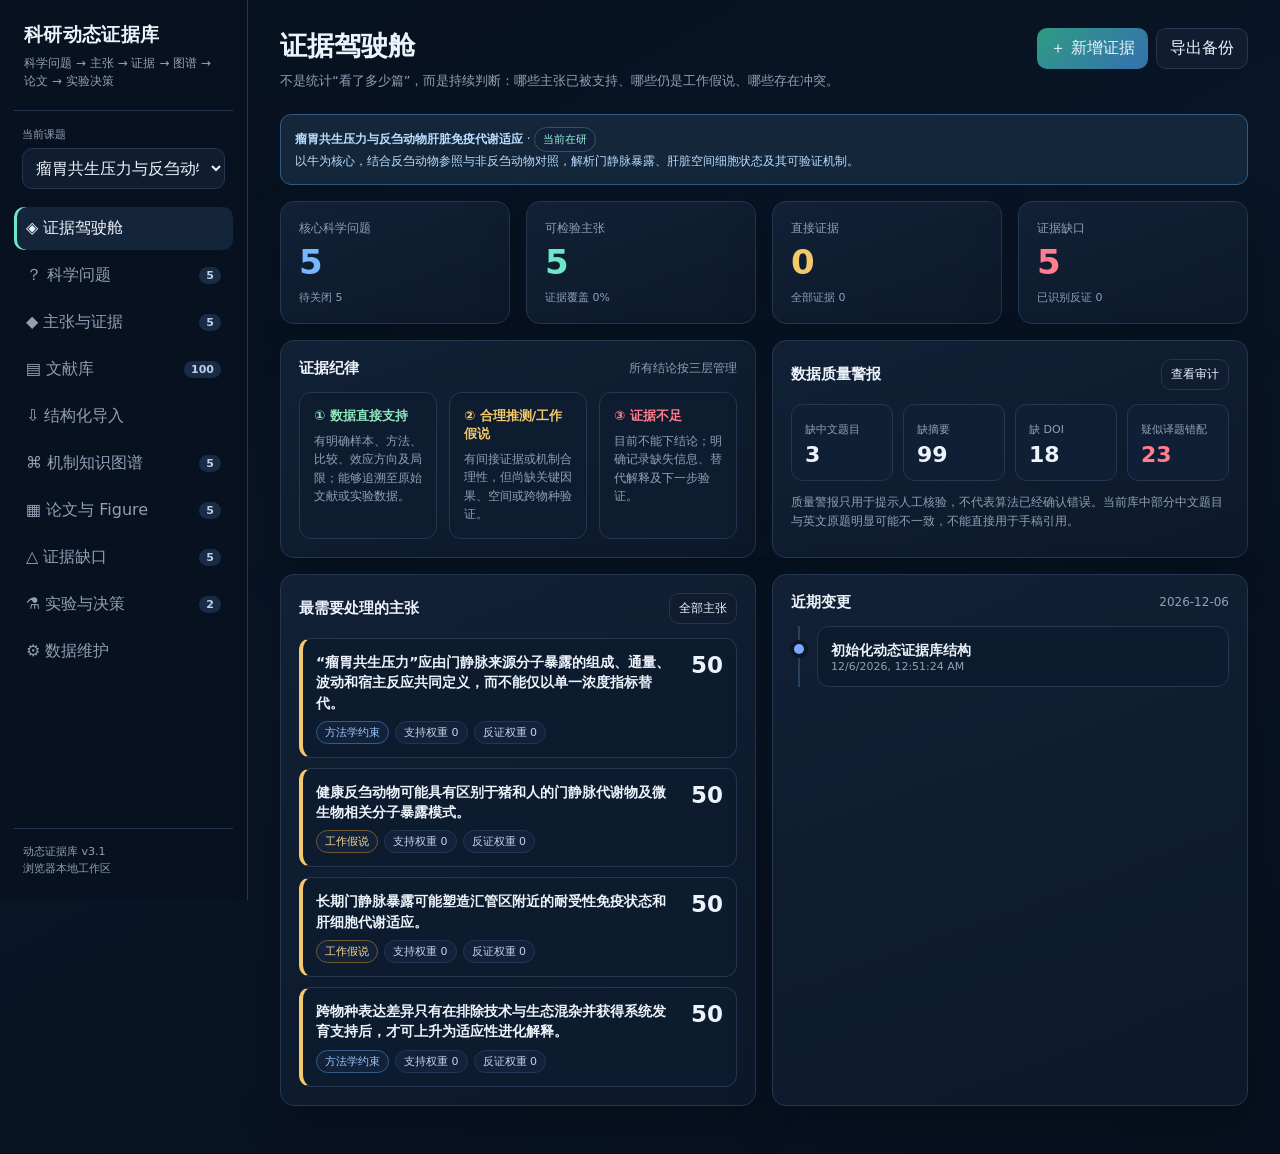
==== commit 08d3bd99: "Connect v3.1 graph, intake and Figure modules" ====
--- a/index.html
+++ b/index.html
@@ -3,17 +3,18 @@
 <head>
   <meta charset="UTF-8">
   <meta name="viewport" content="width=device-width, initial-scale=1.0">
-  <meta name="description" content="曹超越科研动态证据库：连接科学问题、可检验主张、文献证据、证据缺口与实验决策。">
+  <meta name="description" content="曹超越科研动态证据库：连接科学问题、可检验主张、文献证据、机制图谱、论文结构、证据缺口与实验决策。">
   <meta name="theme-color" content="#07101e">
   <title>曹超越科研动态证据库</title>
   <link rel="stylesheet" href="assets/evidence-v3.css">
+  <link rel="stylesheet" href="assets/evidence-v3-1.css">
 </head>
 <body>
   <div class="app">
     <aside class="sidebar" aria-label="主导航">
       <div class="brand">
         <strong>科研动态证据库</strong>
-        <span>科学问题 → 主张 → 证据 → 缺口 → 实验决策</span>
+        <span>科学问题 → 主张 → 证据 → 图谱 → 论文 → 实验决策</span>
       </div>
 
       <div class="project-switch">
@@ -26,13 +27,16 @@
         <button class="nav-btn" data-page="questions" onclick="go('questions')" type="button"><span>？ 科学问题</span><b id="nQuestions">0</b></button>
         <button class="nav-btn" data-page="claims" onclick="go('claims')" type="button"><span>◆ 主张与证据</span><b id="nClaims">0</b></button>
         <button class="nav-btn" data-page="papers" onclick="go('papers')" type="button"><span>▤ 文献库</span><b id="nPapers">0</b></button>
+        <button class="nav-btn" data-page="intake" onclick="go('intake')" type="button"><span>⇩ 结构化导入</span></button>
+        <button class="nav-btn" data-page="knowledge" onclick="go('knowledge')" type="button"><span>⌘ 机制知识图谱</span><b id="nGraph">0</b></button>
+        <button class="nav-btn" data-page="figures" onclick="go('figures')" type="button"><span>▦ 论文与 Figure</span><b id="nFigures">0</b></button>
         <button class="nav-btn" data-page="gaps" onclick="go('gaps')" type="button"><span>△ 证据缺口</span><b id="nGaps">0</b></button>
         <button class="nav-btn" data-page="experiments" onclick="go('experiments')" type="button"><span>⚗ 实验与决策</span><b id="nExperiments">0</b></button>
         <button class="nav-btn" data-page="maintenance" onclick="go('maintenance')" type="button"><span>⚙ 数据维护</span></button>
       </nav>
 
       <div class="side-foot">
-        <div>动态证据库 v3</div>
+        <div>动态证据库 v3.1</div>
         <div id="lastSaved">浏览器本地工作区</div>
       </div>
     </aside>
@@ -42,6 +46,9 @@
       <section class="page" id="page-questions" aria-label="科学问题"></section>
       <section class="page" id="page-claims" aria-label="主张与证据"></section>
       <section class="page" id="page-papers" aria-label="文献库"></section>
+      <section class="page" id="page-intake" aria-label="结构化证据导入"></section>
+      <section class="page" id="page-knowledge" aria-label="机制知识图谱"></section>
+      <section class="page" id="page-figures" aria-label="论文与 Figure 规划"></section>
       <section class="page" id="page-gaps" aria-label="证据缺口"></section>
       <section class="page" id="page-experiments" aria-label="实验与决策"></section>
       <section class="page" id="page-maintenance" aria-label="数据维护"></section>
@@ -63,6 +70,7 @@
   <script src="assets/evidence-core-v3.js"></script>
   <script src="assets/evidence-pages-v3-1.js"></script>
   <script src="assets/evidence-pages-v3-2.js"></script>
+  <script src="assets/evidence-pages-v3-4.js"></script>
   <script src="assets/evidence-pages-v3-3.js"></script>
 </body>
 </html>
--- a/assets/evidence-v3-1.css
+++ b/assets/evidence-v3-1.css
@@ -0,0 +1,4 @@
+.graph-shell{display:grid;grid-template-columns:minmax(0,1.5fr) minmax(320px,.5fr);gap:16px}.graph-canvas{min-height:560px;overflow:auto;background:radial-gradient(circle at center,#132844 0%,#0a1728 62%,#081321 100%);border:1px solid var(--line);border-radius:14px;padding:10px}.graph-canvas svg{display:block;width:100%;min-width:760px;height:auto}.graph-node text{fill:#edf3fb;font-size:12px;font-weight:650;pointer-events:none}.graph-node rect{fill:#142a47;stroke:#4c6f99;stroke-width:1.5}.graph-node.supported rect{stroke:#62d39b}.graph-node.hypothesis rect{stroke:#f4c96b}.graph-node.insufficient rect{stroke:#ff7d8c}.graph-edge{stroke:#5f7899;stroke-width:1.7;opacity:.8}.graph-edge.supported{stroke:#62d39b}.graph-edge.hypothesis{stroke:#f4c96b}.graph-edge.insufficient{stroke:#ff7d8c}.graph-label{fill:#9fb1c9;font-size:10px}.relation-list{display:flex;flex-direction:column;gap:10px}.relation-card{background:#0d1b2e;border:1px solid var(--line);border-left:3px solid var(--accent2);border-radius:11px;padding:12px}.relation-card.supported{border-left-color:var(--ok)}.relation-card.hypothesis{border-left-color:var(--warn)}.relation-card.insufficient{border-left-color:var(--danger)}.relation-arrow{display:flex;align-items:center;gap:8px;flex-wrap:wrap;font-size:13px}.relation-arrow b{color:var(--accent)}.relation-arrow i{font-style:normal;color:var(--muted)}
+.figure-grid{display:grid;grid-template-columns:repeat(2,minmax(0,1fr));gap:15px}.figure-card{position:relative;overflow:hidden}.figure-card:before{content:attr(data-order);position:absolute;right:12px;top:4px;font-size:72px;font-weight:800;color:rgba(255,255,255,.035);line-height:1}.figure-purpose{font-size:13px;line-height:1.65;color:var(--muted);margin-top:9px}.panel-list{display:flex;flex-direction:column;gap:7px;margin-top:12px}.panel{background:#0d1c31;border:1px solid var(--line);border-radius:9px;padding:9px 10px;font-size:12px;line-height:1.5}.readiness{display:flex;align-items:center;gap:10px;margin-top:12px}.readiness .progress{flex:1}.readiness b{min-width:36px;text-align:right}.figure-status-planned{color:#b8c8dc}.figure-status-building{color:#f4c96b}.figure-status-ready{color:#62d39b}.figure-status-blocked{color:#ff7d8c}
+.intake-layout{display:grid;grid-template-columns:minmax(0,1.05fr) minmax(340px,.95fr);gap:16px}.code-box{width:100%;min-height:340px;background:#07111f;color:#d6e4f7;border:1px solid var(--line);border-radius:11px;padding:13px;font-family:"Cascadia Code",Consolas,monospace;font-size:12px;line-height:1.6;resize:vertical}.schema{background:#081522;border:1px solid var(--line);border-radius:11px;padding:12px;overflow:auto;color:#c8d8ea;font-family:"Cascadia Code",Consolas,monospace;font-size:11px;line-height:1.55;white-space:pre-wrap}.validation-list{display:flex;flex-direction:column;gap:8px}.validation-ok{border-left:3px solid var(--ok)}.validation-warn{border-left:3px solid var(--warn)}.validation-error{border-left:3px solid var(--danger)}.import-counter{display:grid;grid-template-columns:repeat(3,1fr);gap:10px}.import-counter .audit-box{text-align:center}.copy-note{font-size:11px;color:var(--muted);line-height:1.6;margin-top:8px}
+@media(max-width:1100px){.graph-shell,.intake-layout{grid-template-columns:1fr}.figure-grid{grid-template-columns:1fr}}
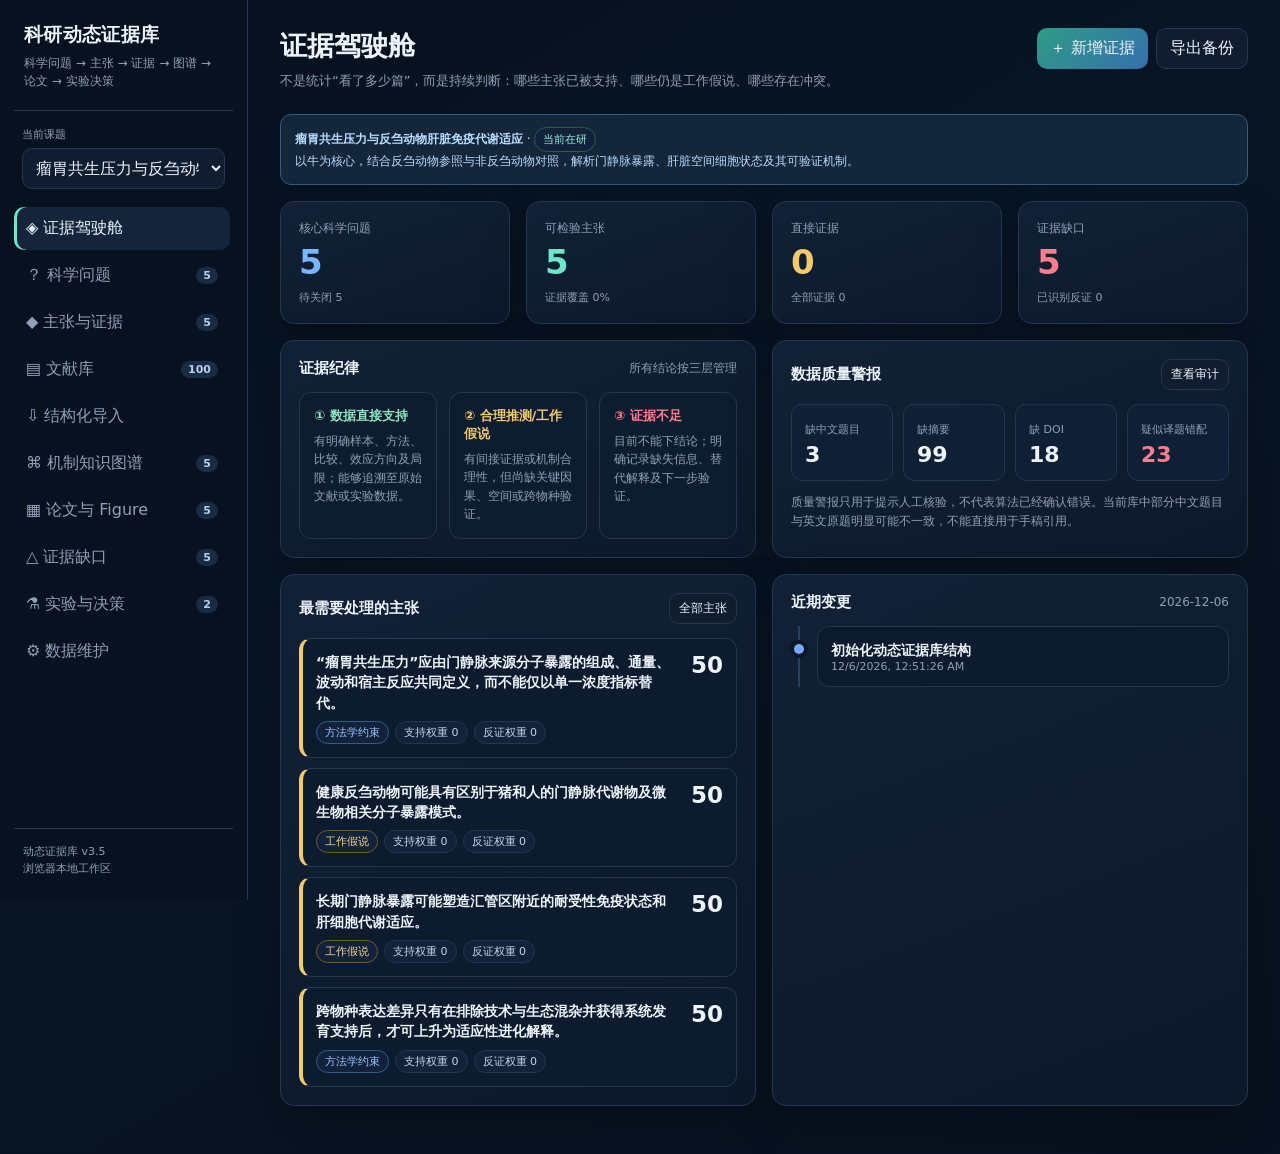
==== commit 479d948e: "Connect v3.5 AI intake knowledge graph and figure modules" ====
--- a/index.html
+++ b/index.html
@@ -12,16 +12,8 @@
 <body>
   <div class="app">
     <aside class="sidebar" aria-label="主导航">
-      <div class="brand">
-        <strong>科研动态证据库</strong>
-        <span>科学问题 → 主张 → 证据 → 图谱 → 论文 → 实验决策</span>
-      </div>
-
-      <div class="project-switch">
-        <label for="projectSelect">当前课题</label>
-        <select id="projectSelect" onchange="switchProject(this.value)" aria-label="切换科研项目"></select>
-      </div>
-
+      <div class="brand"><strong>科研动态证据库</strong><span>科学问题 → 主张 → 证据 → 图谱 → 论文 → 实验决策</span></div>
+      <div class="project-switch"><label for="projectSelect">当前课题</label><select id="projectSelect" onchange="switchProject(this.value)"></select></div>
       <nav>
         <button class="nav-btn active" data-page="dashboard" onclick="go('dashboard')" type="button"><span>◈ 证据驾驶舱</span></button>
         <button class="nav-btn" data-page="questions" onclick="go('questions')" type="button"><span>？ 科学问题</span><b id="nQuestions">0</b></button>
@@ -34,43 +26,19 @@
         <button class="nav-btn" data-page="experiments" onclick="go('experiments')" type="button"><span>⚗ 实验与决策</span><b id="nExperiments">0</b></button>
         <button class="nav-btn" data-page="maintenance" onclick="go('maintenance')" type="button"><span>⚙ 数据维护</span></button>
       </nav>
-
-      <div class="side-foot">
-        <div>动态证据库 v3.1</div>
-        <div id="lastSaved">浏览器本地工作区</div>
-      </div>
+      <div class="side-foot"><div>动态证据库 v3.5</div><div id="lastSaved">浏览器本地工作区</div></div>
     </aside>
-
-    <main class="main" id="mainContent">
-      <section class="page active" id="page-dashboard" aria-label="证据驾驶舱"></section>
-      <section class="page" id="page-questions" aria-label="科学问题"></section>
-      <section class="page" id="page-claims" aria-label="主张与证据"></section>
-      <section class="page" id="page-papers" aria-label="文献库"></section>
-      <section class="page" id="page-intake" aria-label="结构化证据导入"></section>
-      <section class="page" id="page-knowledge" aria-label="机制知识图谱"></section>
-      <section class="page" id="page-figures" aria-label="论文与 Figure 规划"></section>
-      <section class="page" id="page-gaps" aria-label="证据缺口"></section>
-      <section class="page" id="page-experiments" aria-label="实验与决策"></section>
-      <section class="page" id="page-maintenance" aria-label="数据维护"></section>
+    <main class="main">
+      <section class="page active" id="page-dashboard"></section><section class="page" id="page-questions"></section><section class="page" id="page-claims"></section><section class="page" id="page-papers"></section><section class="page" id="page-intake"></section><section class="page" id="page-knowledge"></section><section class="page" id="page-figures"></section><section class="page" id="page-gaps"></section><section class="page" id="page-experiments"></section><section class="page" id="page-maintenance"></section>
     </main>
   </div>
-
-  <div class="modal-wrap" id="modalWrap" role="dialog" aria-modal="true" aria-label="编辑窗口" onclick="if(event.target===this)closeModal()">
-    <div class="modal" id="modal"></div>
-  </div>
-
+  <div class="modal-wrap" id="modalWrap" onclick="if(event.target===this)closeModal()"><div class="modal" id="modal"></div></div>
   <input id="importFile" class="hidden" type="file" accept="application/json,.json" onchange="importWorkspace(event)">
-
-  <noscript>
-    <div style="margin:40px;padding:20px;background:#fff3cd;color:#5f4b00;border-radius:10px;">
-      此工作台需要启用 JavaScript 才能运行。
-    </div>
-  </noscript>
-
   <script src="assets/evidence-core-v3.js"></script>
   <script src="assets/evidence-pages-v3-1.js"></script>
   <script src="assets/evidence-pages-v3-2.js"></script>
   <script src="assets/evidence-pages-v3-4.js"></script>
+  <script src="assets/evidence-pages-v3-5.js"></script>
   <script src="assets/evidence-pages-v3-3.js"></script>
 </body>
 </html>
--- a/assets/evidence-v3-1.css
+++ b/assets/evidence-v3-1.css
@@ -1,3 +1,4 @@
+.sidebar nav{overflow-y:auto;padding-right:3px}.btn:disabled{opacity:.45;cursor:not-allowed}
 .graph-shell{display:grid;grid-template-columns:minmax(0,1.5fr) minmax(320px,.5fr);gap:16px}.graph-canvas{min-height:560px;overflow:auto;background:radial-gradient(circle at center,#132844 0%,#0a1728 62%,#081321 100%);border:1px solid var(--line);border-radius:14px;padding:10px}.graph-canvas svg{display:block;width:100%;min-width:760px;height:auto}.graph-node text{fill:#edf3fb;font-size:12px;font-weight:650;pointer-events:none}.graph-node rect{fill:#142a47;stroke:#4c6f99;stroke-width:1.5}.graph-node.supported rect{stroke:#62d39b}.graph-node.hypothesis rect{stroke:#f4c96b}.graph-node.insufficient rect{stroke:#ff7d8c}.graph-edge{stroke:#5f7899;stroke-width:1.7;opacity:.8}.graph-edge.supported{stroke:#62d39b}.graph-edge.hypothesis{stroke:#f4c96b}.graph-edge.insufficient{stroke:#ff7d8c}.graph-label{fill:#9fb1c9;font-size:10px}.relation-list{display:flex;flex-direction:column;gap:10px}.relation-card{background:#0d1b2e;border:1px solid var(--line);border-left:3px solid var(--accent2);border-radius:11px;padding:12px}.relation-card.supported{border-left-color:var(--ok)}.relation-card.hypothesis{border-left-color:var(--warn)}.relation-card.insufficient{border-left-color:var(--danger)}.relation-arrow{display:flex;align-items:center;gap:8px;flex-wrap:wrap;font-size:13px}.relation-arrow b{color:var(--accent)}.relation-arrow i{font-style:normal;color:var(--muted)}
 .figure-grid{display:grid;grid-template-columns:repeat(2,minmax(0,1fr));gap:15px}.figure-card{position:relative;overflow:hidden}.figure-card:before{content:attr(data-order);position:absolute;right:12px;top:4px;font-size:72px;font-weight:800;color:rgba(255,255,255,.035);line-height:1}.figure-purpose{font-size:13px;line-height:1.65;color:var(--muted);margin-top:9px}.panel-list{display:flex;flex-direction:column;gap:7px;margin-top:12px}.panel{background:#0d1c31;border:1px solid var(--line);border-radius:9px;padding:9px 10px;font-size:12px;line-height:1.5}.readiness{display:flex;align-items:center;gap:10px;margin-top:12px}.readiness .progress{flex:1}.readiness b{min-width:36px;text-align:right}.figure-status-planned{color:#b8c8dc}.figure-status-building{color:#f4c96b}.figure-status-ready{color:#62d39b}.figure-status-blocked{color:#ff7d8c}
 .intake-layout{display:grid;grid-template-columns:minmax(0,1.05fr) minmax(340px,.95fr);gap:16px}.code-box{width:100%;min-height:340px;background:#07111f;color:#d6e4f7;border:1px solid var(--line);border-radius:11px;padding:13px;font-family:"Cascadia Code",Consolas,monospace;font-size:12px;line-height:1.6;resize:vertical}.schema{background:#081522;border:1px solid var(--line);border-radius:11px;padding:12px;overflow:auto;color:#c8d8ea;font-family:"Cascadia Code",Consolas,monospace;font-size:11px;line-height:1.55;white-space:pre-wrap}.validation-list{display:flex;flex-direction:column;gap:8px}.validation-ok{border-left:3px solid var(--ok)}.validation-warn{border-left:3px solid var(--warn)}.validation-error{border-left:3px solid var(--danger)}.import-counter{display:grid;grid-template-columns:repeat(3,1fr);gap:10px}.import-counter .audit-box{text-align:center}.copy-note{font-size:11px;color:var(--muted);line-height:1.6;margin-top:8px}
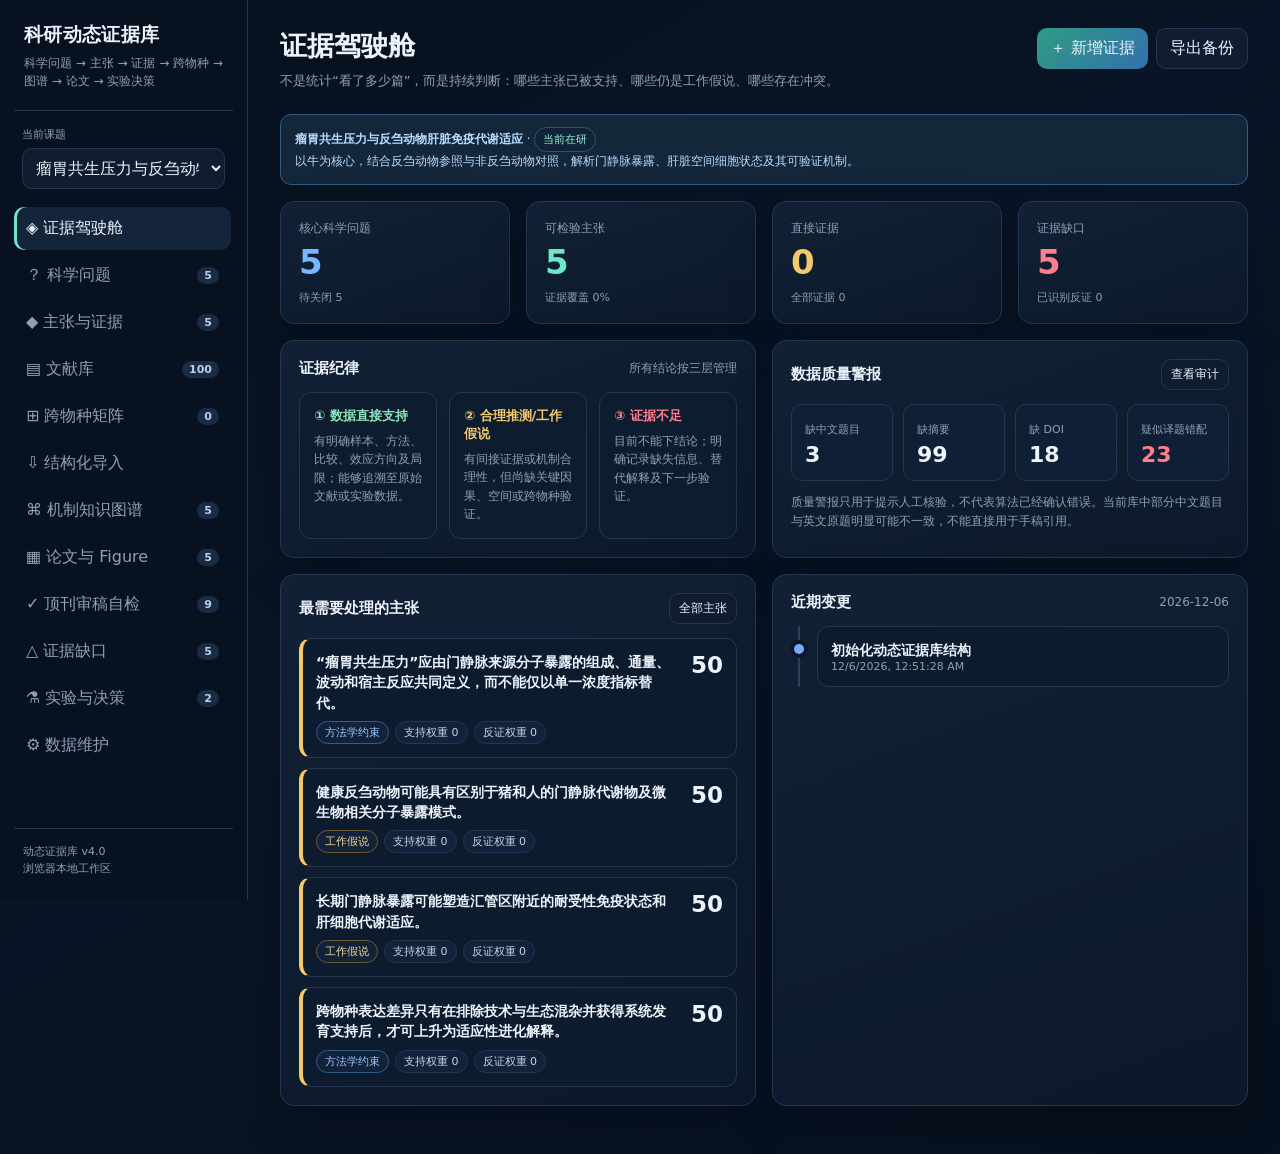
==== commit f69b8501: "Connect cross-species matrix and reviewer audit" ====
--- a/index.html
+++ b/index.html
@@ -3,42 +3,57 @@
 <head>
   <meta charset="UTF-8">
   <meta name="viewport" content="width=device-width, initial-scale=1.0">
-  <meta name="description" content="曹超越科研动态证据库：连接科学问题、可检验主张、文献证据、机制图谱、论文结构、证据缺口与实验决策。">
+  <meta name="description" content="曹超越科研动态证据库：连接科学问题、可检验主张、文献证据、跨物种矩阵、机制图谱、论文结构、证据缺口与实验决策。">
   <meta name="theme-color" content="#07101e">
   <title>曹超越科研动态证据库</title>
   <link rel="stylesheet" href="assets/evidence-v3.css">
   <link rel="stylesheet" href="assets/evidence-v3-1.css">
+  <link rel="stylesheet" href="assets/evidence-v4.css">
 </head>
 <body>
   <div class="app">
     <aside class="sidebar" aria-label="主导航">
-      <div class="brand"><strong>科研动态证据库</strong><span>科学问题 → 主张 → 证据 → 图谱 → 论文 → 实验决策</span></div>
-      <div class="project-switch"><label for="projectSelect">当前课题</label><select id="projectSelect" onchange="switchProject(this.value)"></select></div>
+      <div class="brand"><strong>科研动态证据库</strong><span>科学问题 → 主张 → 证据 → 跨物种 → 图谱 → 论文 → 实验决策</span></div>
+      <div class="project-switch"><label for="projectSelect">当前课题</label><select id="projectSelect" onchange="switchProject(this.value)" aria-label="切换科研项目"></select></div>
       <nav>
         <button class="nav-btn active" data-page="dashboard" onclick="go('dashboard')" type="button"><span>◈ 证据驾驶舱</span></button>
         <button class="nav-btn" data-page="questions" onclick="go('questions')" type="button"><span>？ 科学问题</span><b id="nQuestions">0</b></button>
         <button class="nav-btn" data-page="claims" onclick="go('claims')" type="button"><span>◆ 主张与证据</span><b id="nClaims">0</b></button>
         <button class="nav-btn" data-page="papers" onclick="go('papers')" type="button"><span>▤ 文献库</span><b id="nPapers">0</b></button>
+        <button class="nav-btn" data-page="species" onclick="go('species')" type="button"><span>⊞ 跨物种矩阵</span><b id="nSpecies">0</b></button>
         <button class="nav-btn" data-page="intake" onclick="go('intake')" type="button"><span>⇩ 结构化导入</span></button>
         <button class="nav-btn" data-page="knowledge" onclick="go('knowledge')" type="button"><span>⌘ 机制知识图谱</span><b id="nGraph">0</b></button>
         <button class="nav-btn" data-page="figures" onclick="go('figures')" type="button"><span>▦ 论文与 Figure</span><b id="nFigures">0</b></button>
+        <button class="nav-btn" data-page="reviewer" onclick="go('reviewer')" type="button"><span>✓ 顶刊审稿自检</span><b id="nReview">0</b></button>
         <button class="nav-btn" data-page="gaps" onclick="go('gaps')" type="button"><span>△ 证据缺口</span><b id="nGaps">0</b></button>
         <button class="nav-btn" data-page="experiments" onclick="go('experiments')" type="button"><span>⚗ 实验与决策</span><b id="nExperiments">0</b></button>
         <button class="nav-btn" data-page="maintenance" onclick="go('maintenance')" type="button"><span>⚙ 数据维护</span></button>
       </nav>
-      <div class="side-foot"><div>动态证据库 v3.5</div><div id="lastSaved">浏览器本地工作区</div></div>
+      <div class="side-foot"><div>动态证据库 v4.0</div><div id="lastSaved">浏览器本地工作区</div></div>
     </aside>
-    <main class="main">
-      <section class="page active" id="page-dashboard"></section><section class="page" id="page-questions"></section><section class="page" id="page-claims"></section><section class="page" id="page-papers"></section><section class="page" id="page-intake"></section><section class="page" id="page-knowledge"></section><section class="page" id="page-figures"></section><section class="page" id="page-gaps"></section><section class="page" id="page-experiments"></section><section class="page" id="page-maintenance"></section>
+    <main class="main" id="mainContent">
+      <section class="page active" id="page-dashboard" aria-label="证据驾驶舱"></section>
+      <section class="page" id="page-questions" aria-label="科学问题"></section>
+      <section class="page" id="page-claims" aria-label="主张与证据"></section>
+      <section class="page" id="page-papers" aria-label="文献库"></section>
+      <section class="page" id="page-species" aria-label="跨物种证据矩阵"></section>
+      <section class="page" id="page-intake" aria-label="结构化证据导入"></section>
+      <section class="page" id="page-knowledge" aria-label="机制知识图谱"></section>
+      <section class="page" id="page-figures" aria-label="论文与 Figure 规划"></section>
+      <section class="page" id="page-reviewer" aria-label="顶刊审稿自检"></section>
+      <section class="page" id="page-gaps" aria-label="证据缺口"></section>
+      <section class="page" id="page-experiments" aria-label="实验与决策"></section>
+      <section class="page" id="page-maintenance" aria-label="数据维护"></section>
     </main>
   </div>
-  <div class="modal-wrap" id="modalWrap" onclick="if(event.target===this)closeModal()"><div class="modal" id="modal"></div></div>
+  <div class="modal-wrap" id="modalWrap" role="dialog" aria-modal="true" aria-label="编辑窗口" onclick="if(event.target===this)closeModal()"><div class="modal" id="modal"></div></div>
   <input id="importFile" class="hidden" type="file" accept="application/json,.json" onchange="importWorkspace(event)">
+  <noscript><div style="margin:40px;padding:20px;background:#fff3cd;color:#5f4b00;border-radius:10px;">此工作台需要启用 JavaScript 才能运行。</div></noscript>
   <script src="assets/evidence-core-v3.js"></script>
   <script src="assets/evidence-pages-v3-1.js"></script>
   <script src="assets/evidence-pages-v3-2.js"></script>
   <script src="assets/evidence-pages-v3-4.js"></script>
-  <script src="assets/evidence-pages-v3-5.js"></script>
+  <script src="assets/evidence-pages-v4.js"></script>
   <script src="assets/evidence-pages-v3-3.js"></script>
 </body>
 </html>
--- a/assets/evidence-v4.css
+++ b/assets/evidence-v4.css
@@ -0,0 +1,10 @@
+.sidebar nav{overflow-y:auto;min-height:0;padding-right:2px}
+.species-summary{display:grid;grid-template-columns:repeat(6,1fr);gap:10px}.species-card{background:#0d1c30;border:1px solid var(--line);border-radius:12px;padding:13px}.species-card b{display:block;font-size:24px;margin:5px 0}.species-card span{font-size:11px;color:var(--muted)}
+.matrix-wrap{overflow:auto;max-height:72vh}.species-matrix{min-width:1080px}.matrix-cell{min-width:112px;border:1px solid #223650;border-radius:9px;padding:8px;background:#0d1c30;cursor:pointer}.matrix-cell:hover{border-color:#52749e}.matrix-cell.empty-cell{opacity:.48;cursor:default}.matrix-cell .cell-main{font-size:18px;font-weight:750}.matrix-cell .cell-sub{font-size:10px;color:var(--muted);margin-top:3px;line-height:1.4}.matrix-cell.has-direct{box-shadow:inset 0 0 0 1px rgba(98,211,155,.35)}.matrix-cell.has-conflict{border-color:#75404a}.matrix-cell .support-dot{color:var(--ok)}.matrix-cell .conflict-dot{color:var(--danger)}
+.review-score-grid{display:grid;grid-template-columns:repeat(6,1fr);gap:10px}.review-score{background:#0d1c30;border:1px solid var(--line);border-radius:12px;padding:12px}.review-score b{font-size:23px;display:block;margin:5px 0}.review-score span{font-size:11px;color:var(--muted)}
+.review-overall{display:flex;align-items:center;gap:22px}.review-dial{width:132px;height:132px;border-radius:50%;display:grid;place-items:center;background:conic-gradient(var(--accent) calc(var(--score)*1%),#182b45 0);position:relative;flex:0 0 auto}.review-dial:after{content:"";position:absolute;inset:12px;border-radius:50%;background:#0d1b2e}.review-dial strong{position:relative;z-index:1;font-size:31px}.review-dial span{position:absolute;z-index:1;margin-top:48px;font-size:10px;color:var(--muted)}
+.review-issue{border-left:4px solid var(--warn)}.review-issue.critical{border-left-color:var(--danger)}.review-issue.major{border-left-color:var(--warn)}.review-issue.minor{border-left-color:var(--info)}.severity{font-size:10px;font-weight:700;border-radius:999px;padding:3px 7px}.severity.critical{color:#ffc1c8;background:#351820}.severity.major{color:#ffe09c;background:#332816}.severity.minor{color:#b9dbff;background:#14273c}
+.wording-box{border-left:3px solid var(--accent2);padding:11px 13px;background:#0e1e33;border-radius:0 10px 10px 0;font-size:12px;line-height:1.65}.review-note-grid{display:grid;grid-template-columns:repeat(4,1fr);gap:10px}.review-note-grid .field select{min-width:0}.review-manual{background:#0d1b2e;border:1px solid var(--line);border-radius:12px;padding:14px}
+.coverage-strip{display:grid;grid-template-columns:repeat(4,1fr);gap:9px}.coverage-strip .audit-box b{font-size:18px}.scope-warning{color:#ffd998;background:#2c2414;border:1px solid #66532a;border-radius:9px;padding:9px 11px;font-size:11px;line-height:1.5}
+@media(max-width:1180px){.species-summary,.review-score-grid{grid-template-columns:repeat(3,1fr)}.review-note-grid{grid-template-columns:repeat(2,1fr)}}
+@media(max-width:760px){.species-summary,.review-score-grid,.review-note-grid,.coverage-strip{grid-template-columns:1fr 1fr}.review-overall{align-items:flex-start;flex-direction:column}}
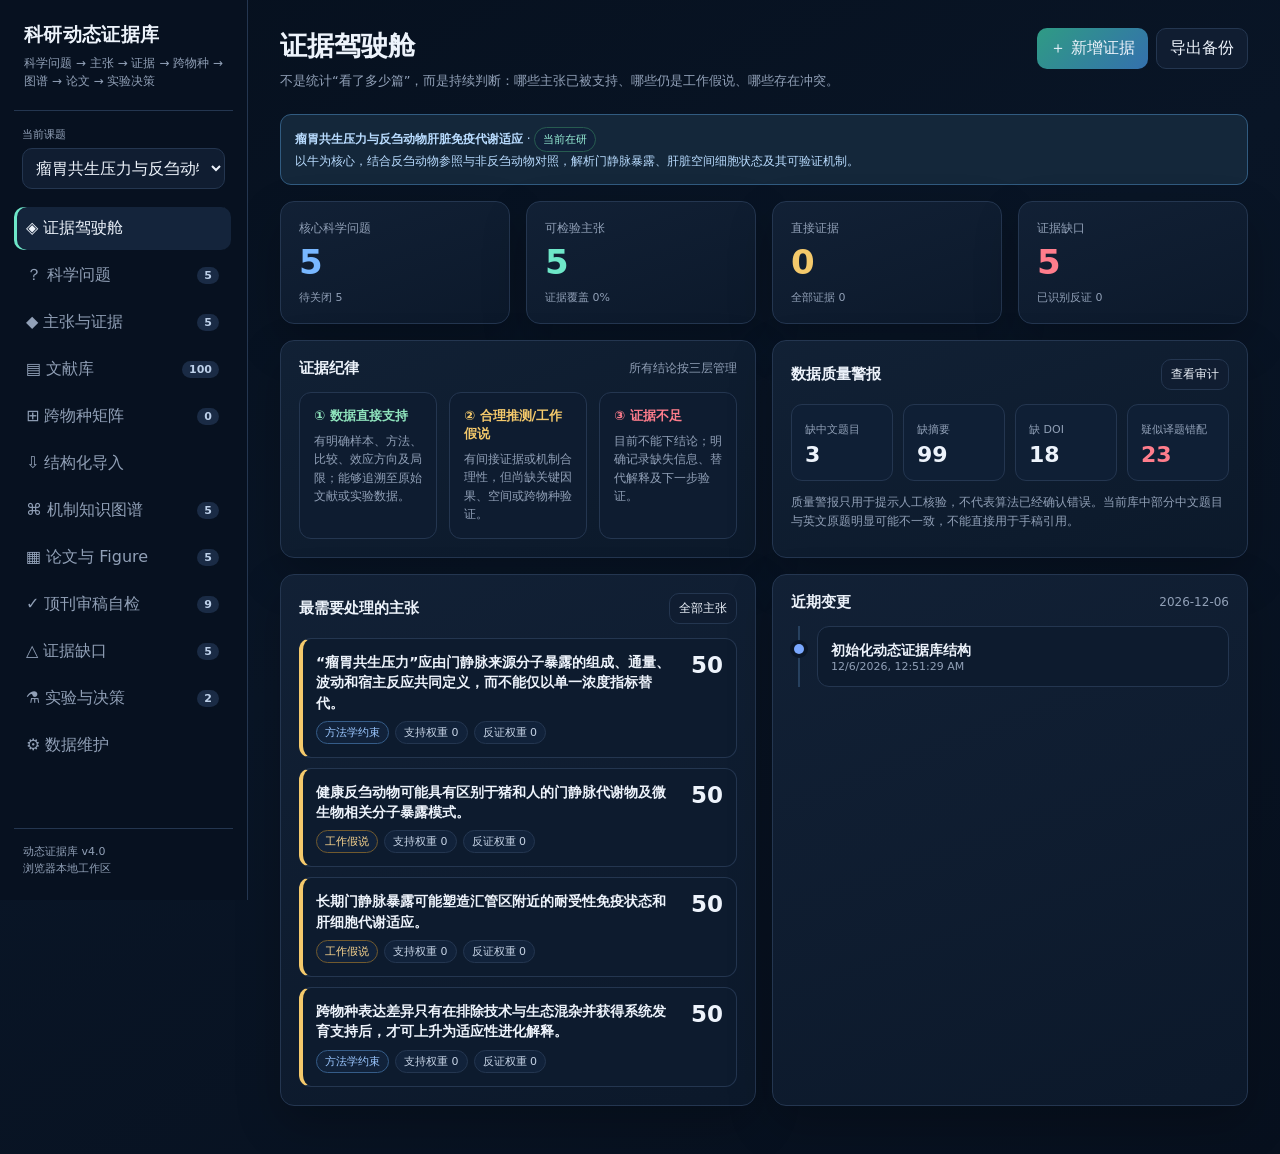
==== commit d2bf1fed: "Load reviewer metric correction" ====
--- a/index.html
+++ b/index.html
@@ -54,6 +54,7 @@
   <script src="assets/evidence-pages-v3-2.js"></script>
   <script src="assets/evidence-pages-v3-4.js"></script>
   <script src="assets/evidence-pages-v4.js"></script>
+  <script src="assets/evidence-v4-fix.js"></script>
   <script src="assets/evidence-pages-v3-3.js"></script>
 </body>
 </html>
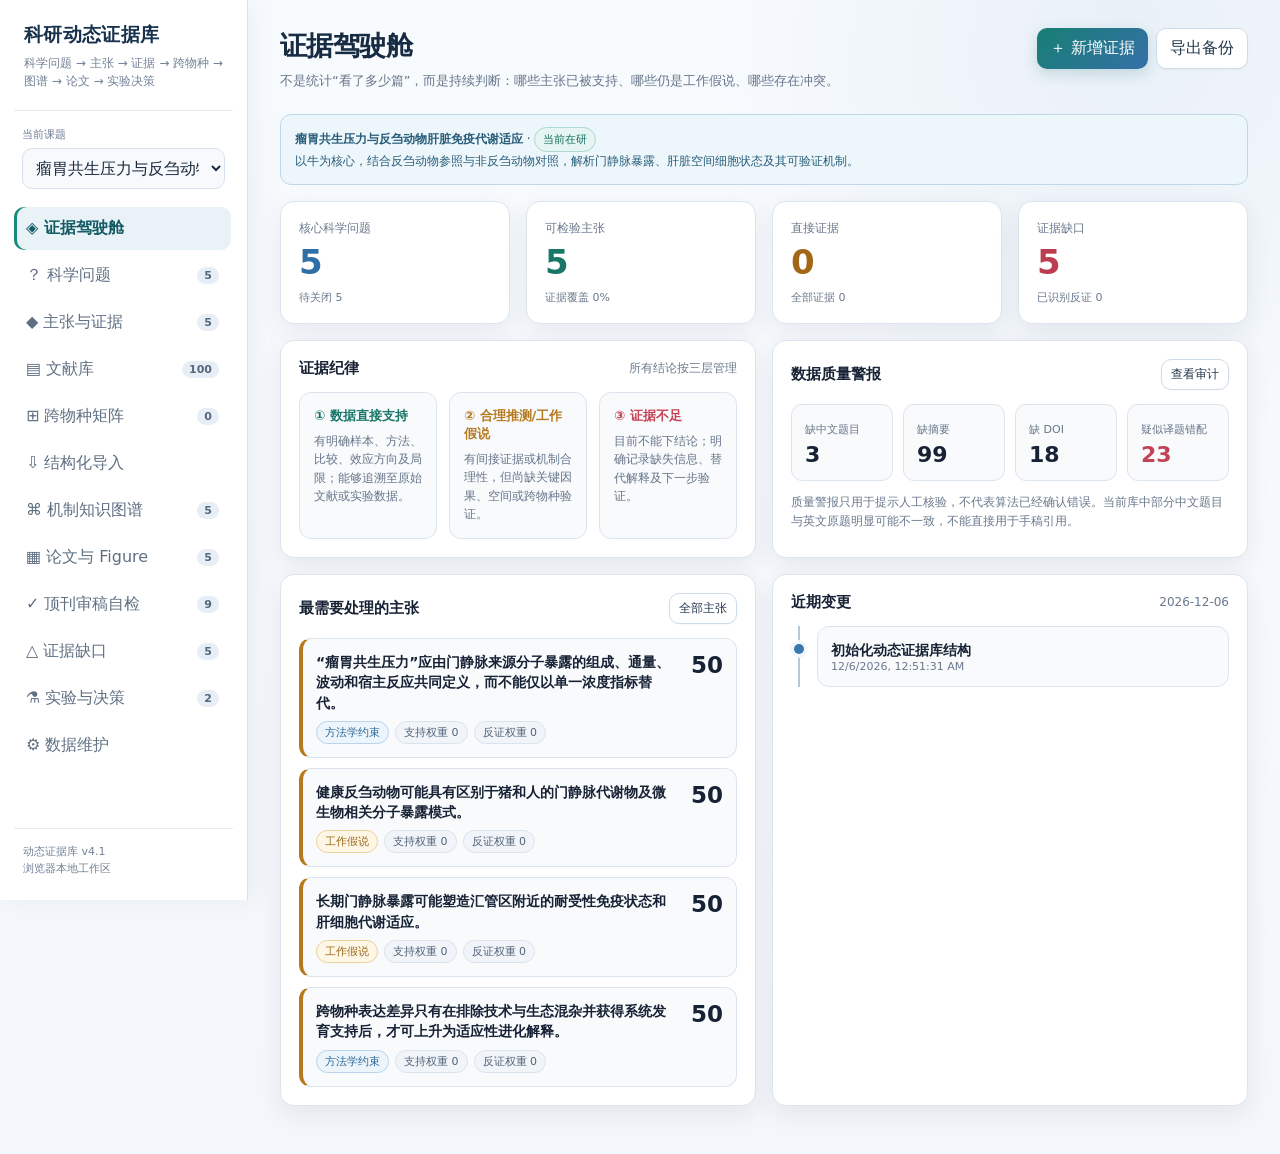
==== commit 92b9dd1f: "Switch workbench to light academic theme" ====
--- a/index.html
+++ b/index.html
@@ -4,11 +4,12 @@
   <meta charset="UTF-8">
   <meta name="viewport" content="width=device-width, initial-scale=1.0">
   <meta name="description" content="曹超越科研动态证据库：连接科学问题、可检验主张、文献证据、跨物种矩阵、机制图谱、论文结构、证据缺口与实验决策。">
-  <meta name="theme-color" content="#07101e">
+  <meta name="theme-color" content="#f4f7fb">
   <title>曹超越科研动态证据库</title>
   <link rel="stylesheet" href="assets/evidence-v3.css">
   <link rel="stylesheet" href="assets/evidence-v3-1.css">
   <link rel="stylesheet" href="assets/evidence-v4.css">
+  <link rel="stylesheet" href="assets/theme-light.css">
 </head>
 <body>
   <div class="app">
@@ -29,7 +30,7 @@
         <button class="nav-btn" data-page="experiments" onclick="go('experiments')" type="button"><span>⚗ 实验与决策</span><b id="nExperiments">0</b></button>
         <button class="nav-btn" data-page="maintenance" onclick="go('maintenance')" type="button"><span>⚙ 数据维护</span></button>
       </nav>
-      <div class="side-foot"><div>动态证据库 v4.0</div><div id="lastSaved">浏览器本地工作区</div></div>
+      <div class="side-foot"><div>动态证据库 v4.1</div><div id="lastSaved">浏览器本地工作区</div></div>
     </aside>
     <main class="main" id="mainContent">
       <section class="page active" id="page-dashboard" aria-label="证据驾驶舱"></section>
--- a/assets/theme-light.css
+++ b/assets/theme-light.css
@@ -0,0 +1,209 @@
+:root{
+  color-scheme:light;
+  --bg:#f4f7fb;
+  --bg2:#ffffff;
+  --panel:#ffffff;
+  --panel2:#eef4fb;
+  --line:#dbe4ee;
+  --text:#172235;
+  --muted:#66758a;
+  --accent:#168a7a;
+  --accent2:#356fa8;
+  --warn:#b7791f;
+  --danger:#c34255;
+  --ok:#25825e;
+  --info:#2f6fa7;
+  --purple:#7656a8;
+  --shadow:0 8px 24px rgba(35,55,80,.08);
+}
+
+html{background:var(--bg)}
+body{
+  background:
+    radial-gradient(circle at 88% 2%,rgba(53,111,168,.08),transparent 27rem),
+    linear-gradient(180deg,#f8fbfe 0%,#f3f6fa 100%);
+  color:var(--text);
+}
+
+.sidebar{
+  background:rgba(255,255,255,.97);
+  border-right:1px solid #d9e2ec;
+  box-shadow:8px 0 28px rgba(51,72,96,.06);
+  backdrop-filter:blur(14px);
+}
+.brand{border-bottom-color:#e4ebf2}
+.brand strong{color:#18324d}
+.brand span,.side-foot,.project-switch label{color:#718096}
+.project-switch select{
+  background:#f7f9fc;
+  color:#1b2b3d;
+  border-color:#d7e1eb;
+}
+.nav-btn{color:#5f6f82}
+.nav-btn:hover{background:#f0f5fa;color:#24445f}
+.nav-btn.active{
+  background:#e8f2f7;
+  color:#145b65;
+  box-shadow:inset 3px 0 #178c7d;
+  font-weight:650;
+}
+.nav-btn b{background:#e8eef5;color:#53677d}
+.nav-btn.active b{background:#d8ece8;color:#176b60}
+.side-foot{border-top-color:#e4ebf2}
+
+.main{background:transparent}
+.topbar h1{color:#172b42;letter-spacing:-.02em}
+.topbar p{color:#66758a}
+
+.card{
+  background:#ffffff;
+  border-color:#dce5ee;
+  box-shadow:var(--shadow);
+}
+.card:hover{border-color:#cbd8e5}
+.card-head span,.metric .label,.metric .delta,.muted,.item-desc,.figure-purpose,.copy-note{color:#69788c}
+
+.btn{
+  background:#ffffff;
+  color:#26384d;
+  border-color:#cfdbe7;
+  box-shadow:0 1px 2px rgba(23,43,66,.03);
+}
+.btn:hover{background:#f4f8fb;border-color:#9fb3c7}
+.btn.primary{
+  background:linear-gradient(135deg,#177f73,#356fa8);
+  color:#ffffff;
+  border:0;
+  box-shadow:0 5px 14px rgba(32,112,122,.2);
+}
+.btn.primary:hover{filter:brightness(.97)}
+.btn.danger{color:#b73346;border-color:#e5b8c0;background:#fff7f8}
+.btn.ghost{background:transparent}
+
+.status-pill,.chip{
+  background:#f1f5f9;
+  color:#526479;
+  border-color:#d9e3ed;
+}
+.status-pill.active{background:#e6f5f1;color:#146e61;border-color:#add8cf}
+.status-pill.transferred{background:#f1f3f5;color:#747f8e}
+.status-pill.hypothesis{background:#fff7e6;color:#9a6517;border-color:#ead19c}
+.status-pill.supported{background:#eaf7f0;color:#1c7654;border-color:#afd8c4}
+.status-pill.insufficient{background:#fff0f2;color:#b33a4d;border-color:#ebbbc2}
+.status-pill.method{background:#edf5fc;color:#2c6798;border-color:#b9d4ea}
+.status-pill.conflict{background:#f5effb;color:#6f4a9b;border-color:#d5c1e9}
+
+.value.accent,.support{color:#197768}
+.value.info{color:#2f6fa7}
+.value.warn{color:#a26716}
+.value.danger,.oppose{color:#bd3d50}
+.progress{background:#e5edf4}
+.progress>i{background:linear-gradient(90deg,#1b8c7e,#407ab4)}
+
+.discipline .tier,.item,.balance-box,.audit-box,.kanban-col,.kanban-col .item,
+.relation-card,.panel,.species-card,.matrix-cell,.review-score,.review-manual{
+  background:#f8fafc;
+  border-color:#dce5ee;
+}
+.item:hover,.matrix-cell:hover{border-color:#abc0d4;background:#f5f9fc}
+.balance-box{background:#f1f6fa}
+
+.control,.field input,.field select,.field textarea{
+  background:#ffffff;
+  color:#172235;
+  border-color:#cfdbe7;
+}
+.control:focus,.field input:focus,.field select:focus,.field textarea:focus,.project-switch select:focus{
+  outline:none;
+  border-color:#5f98bd;
+  box-shadow:0 0 0 3px rgba(53,111,168,.11);
+}
+
+.matrix th{
+  background:#eef3f8;
+  color:#516276;
+  border-bottom-color:#d8e2eb;
+}
+.matrix td{border-bottom-color:#e1e8ef}
+.matrix tr:hover td{background:#f5f8fb}
+
+.notice{
+  background:#fff8e8;
+  border-color:#ecd8a8;
+  color:#76531b;
+}
+.notice.info{
+  background:#edf6fb;
+  border-color:#bdd8e9;
+  color:#285d7a;
+}
+.notice.danger{
+  background:#fff1f3;
+  border-color:#ebbbc3;
+  color:#9f3042;
+}
+.scope-warning{
+  background:#fff8e9;
+  border-color:#e8d19a;
+  color:#75541d;
+}
+.empty{background:#fbfcfd;border-color:#cad7e3;color:#718096}
+
+.modal-wrap{background:rgba(26,40,56,.38);backdrop-filter:blur(4px)}
+.modal{
+  background:#ffffff;
+  border-color:#d6e1eb;
+  color:#172235;
+  box-shadow:0 28px 80px rgba(32,47,66,.22);
+}
+.modal h2{color:#18324d}
+
+.link{color:#276b9e}
+.quality-flag{color:#a33749;background:#fff0f2;border-color:#e8bbc2}
+.timeline{border-left-color:#b6c8d8}
+.timeline .item:before{background:#3978ad;box-shadow:0 0 0 4px #f4f7fb}
+
+.graph-canvas{
+  background:
+    radial-gradient(circle at center,rgba(91,151,188,.12) 0%,rgba(238,245,250,.85) 58%,#f7fafc 100%);
+  border-color:#d5e1ea;
+}
+.graph-node text{fill:#21364c}
+.graph-node rect{fill:#ffffff;stroke:#6f91b1}
+.graph-node.supported rect{stroke:#27906b}
+.graph-node.hypothesis rect{stroke:#ba7b22}
+.graph-node.insufficient rect{stroke:#c84c5e}
+.graph-edge{stroke:#7893ad}
+.graph-edge.supported{stroke:#27906b}
+.graph-edge.hypothesis{stroke:#ba7b22}
+.graph-edge.insufficient{stroke:#c84c5e}
+.graph-label{fill:#526a82}
+.relation-arrow b{color:#176f65}
+.figure-card:before{color:rgba(28,67,101,.055)}
+
+.code-box,.schema{
+  background:#f7f9fc;
+  color:#26384d;
+  border-color:#d4e0ea;
+}
+.code-box:focus{outline:none;border-color:#5f98bd;box-shadow:0 0 0 3px rgba(53,111,168,.1)}
+
+.matrix-cell.has-direct{box-shadow:inset 0 0 0 1px rgba(37,130,94,.28)}
+.matrix-cell.has-conflict{border-color:#d99aa5;background:#fff8f9}
+.review-dial{background:conic-gradient(#198776 calc(var(--score)*1%),#e3ebf2 0)}
+.review-dial:after{background:#ffffff}
+.review-issue{background:#ffffff}
+.wording-box{background:#f4f8fb;border-left-color:#3979ad}
+.severity.critical{color:#a83446;background:#fff0f2}
+.severity.major{color:#956214;background:#fff7e8}
+.severity.minor{color:#2b6999;background:#edf6fc}
+
+::-webkit-scrollbar{width:9px;height:9px}
+::-webkit-scrollbar-track{background:#eef3f7}
+::-webkit-scrollbar-thumb{background:#bdc9d5;border-radius:99px;border:2px solid #eef3f7}
+::-webkit-scrollbar-thumb:hover{background:#9fafbf}
+
+@media(max-width:760px){
+  .sidebar{box-shadow:5px 0 20px rgba(51,72,96,.08)}
+  .brand strong:after{color:#18324d}
+}
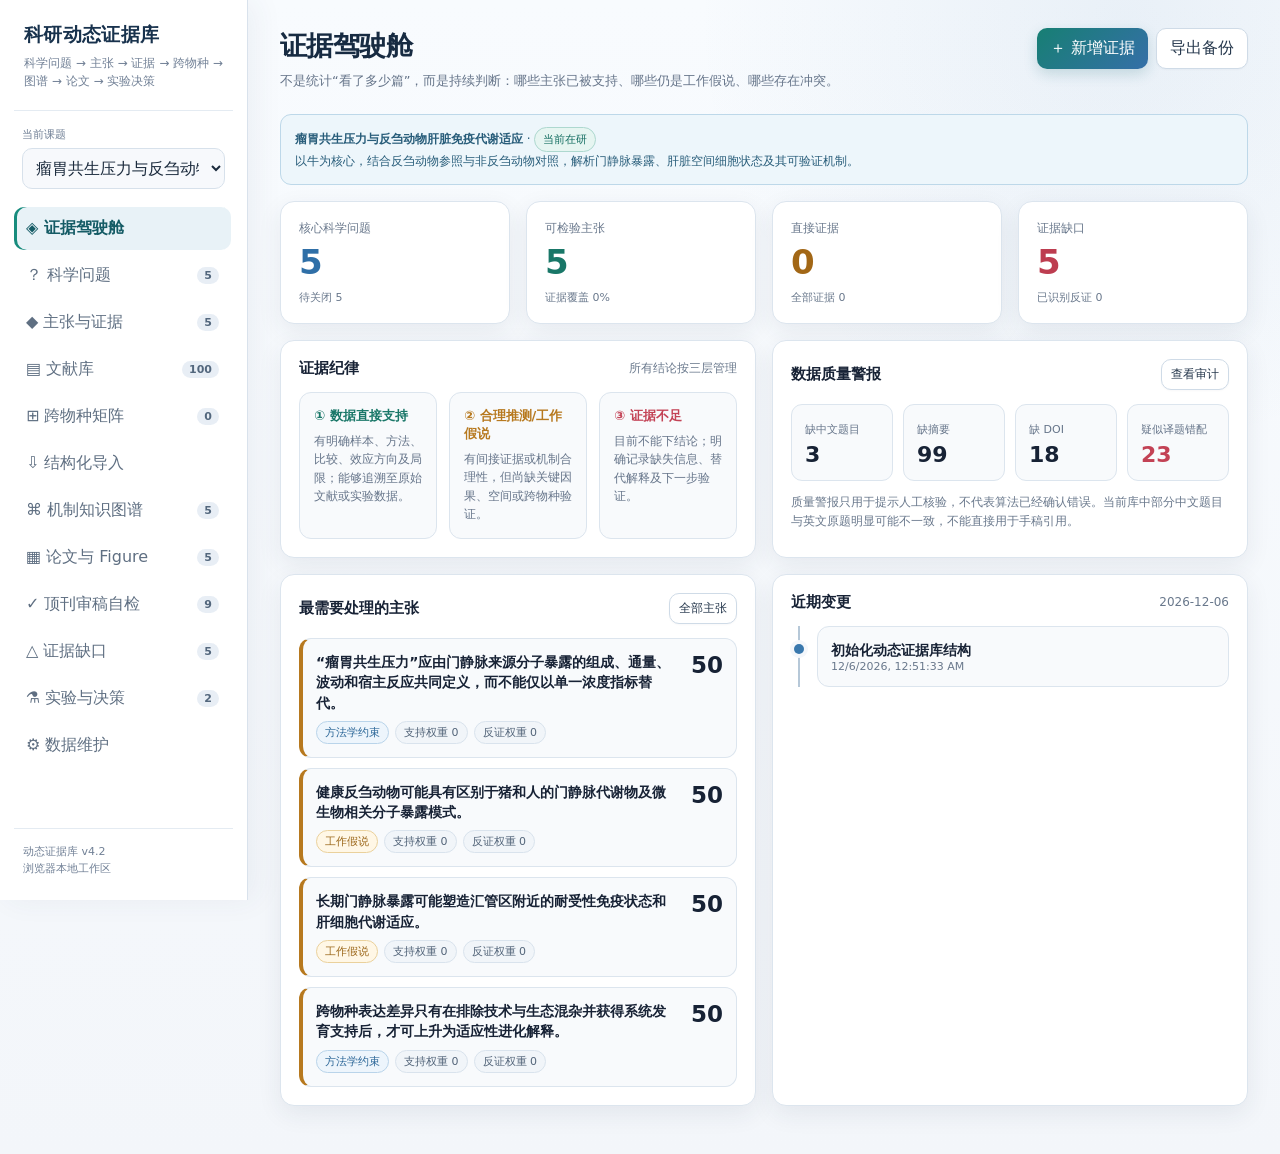
==== commit 92d2943c: "Load reordered research question sequence" ====
--- a/index.html
+++ b/index.html
@@ -30,7 +30,7 @@
         <button class="nav-btn" data-page="experiments" onclick="go('experiments')" type="button"><span>⚗ 实验与决策</span><b id="nExperiments">0</b></button>
         <button class="nav-btn" data-page="maintenance" onclick="go('maintenance')" type="button"><span>⚙ 数据维护</span></button>
       </nav>
-      <div class="side-foot"><div>动态证据库 v4.1</div><div id="lastSaved">浏览器本地工作区</div></div>
+      <div class="side-foot"><div>动态证据库 v4.2</div><div id="lastSaved">浏览器本地工作区</div></div>
     </aside>
     <main class="main" id="mainContent">
       <section class="page active" id="page-dashboard" aria-label="证据驾驶舱"></section>
@@ -56,6 +56,7 @@
   <script src="assets/evidence-pages-v3-4.js"></script>
   <script src="assets/evidence-pages-v4.js"></script>
   <script src="assets/evidence-v4-fix.js"></script>
+  <script src="assets/question-order-v4-2.js"></script>
   <script src="assets/evidence-pages-v3-3.js"></script>
 </body>
 </html>
